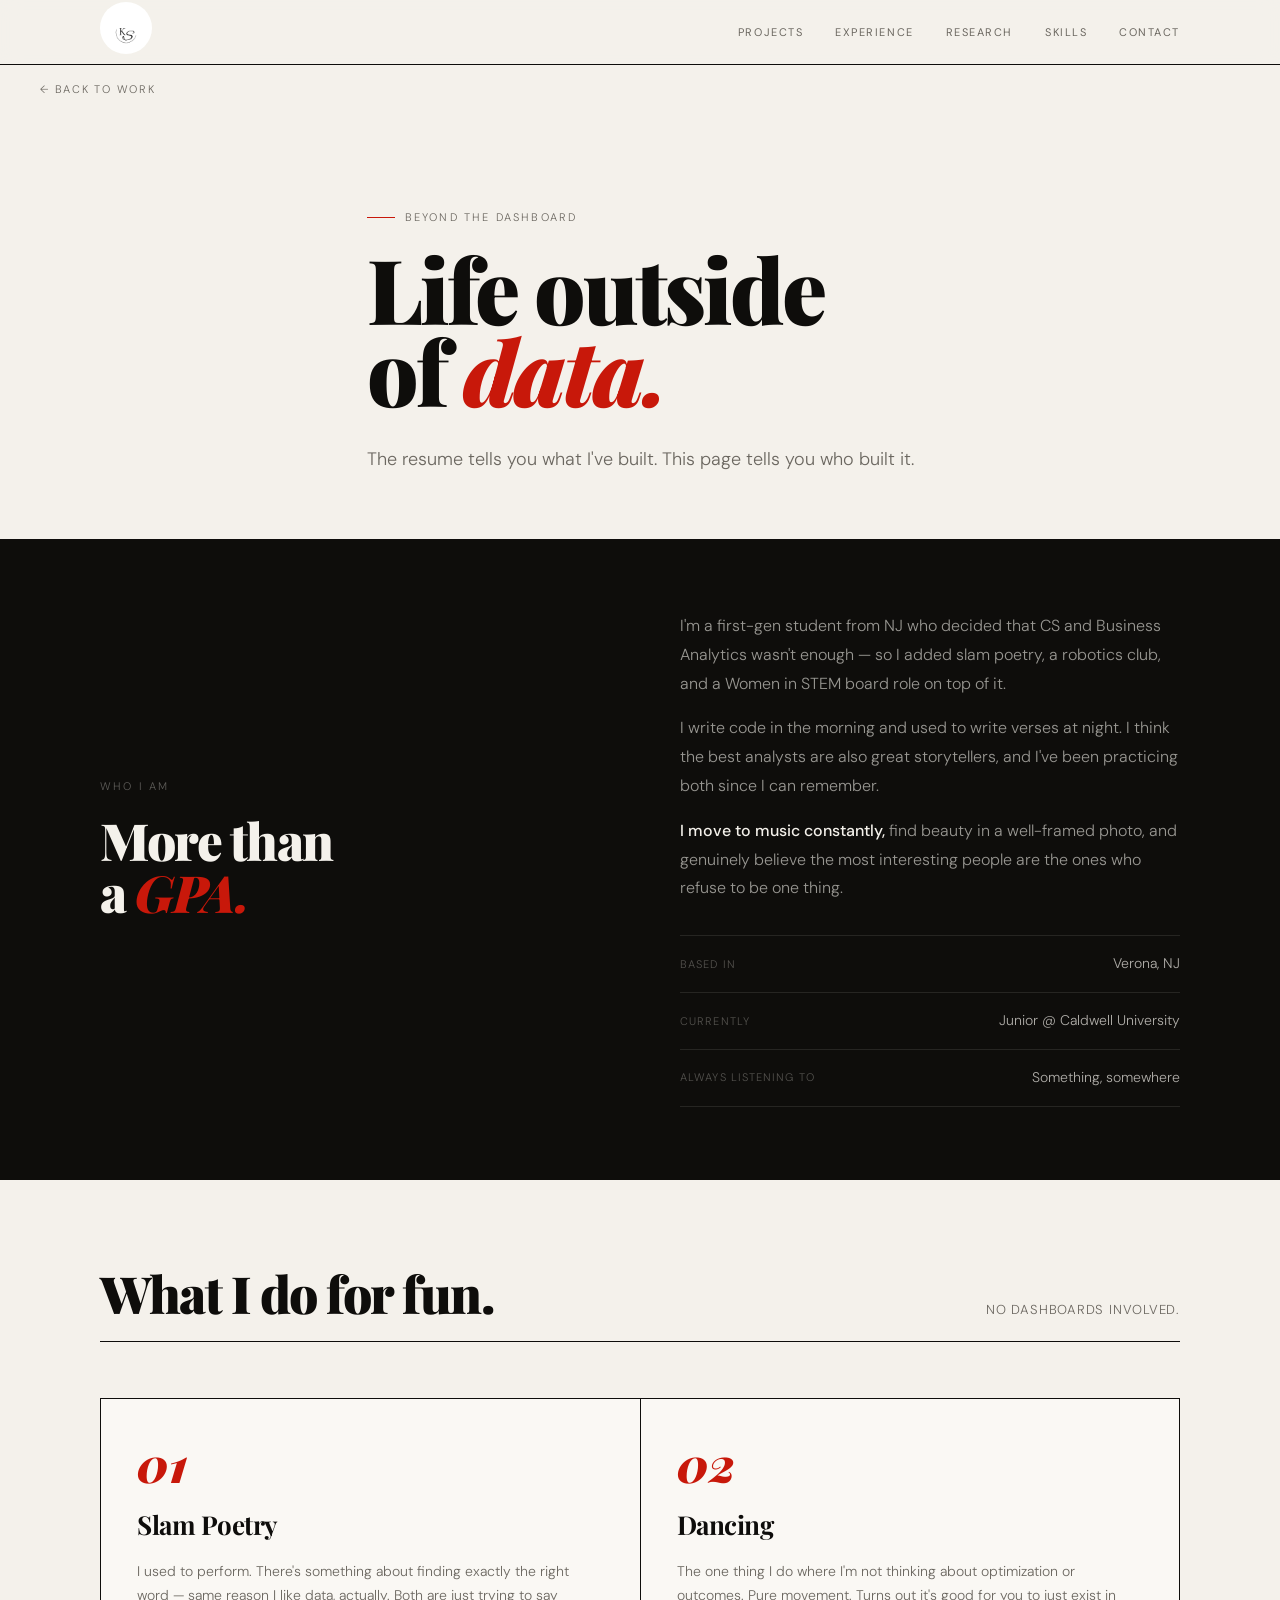
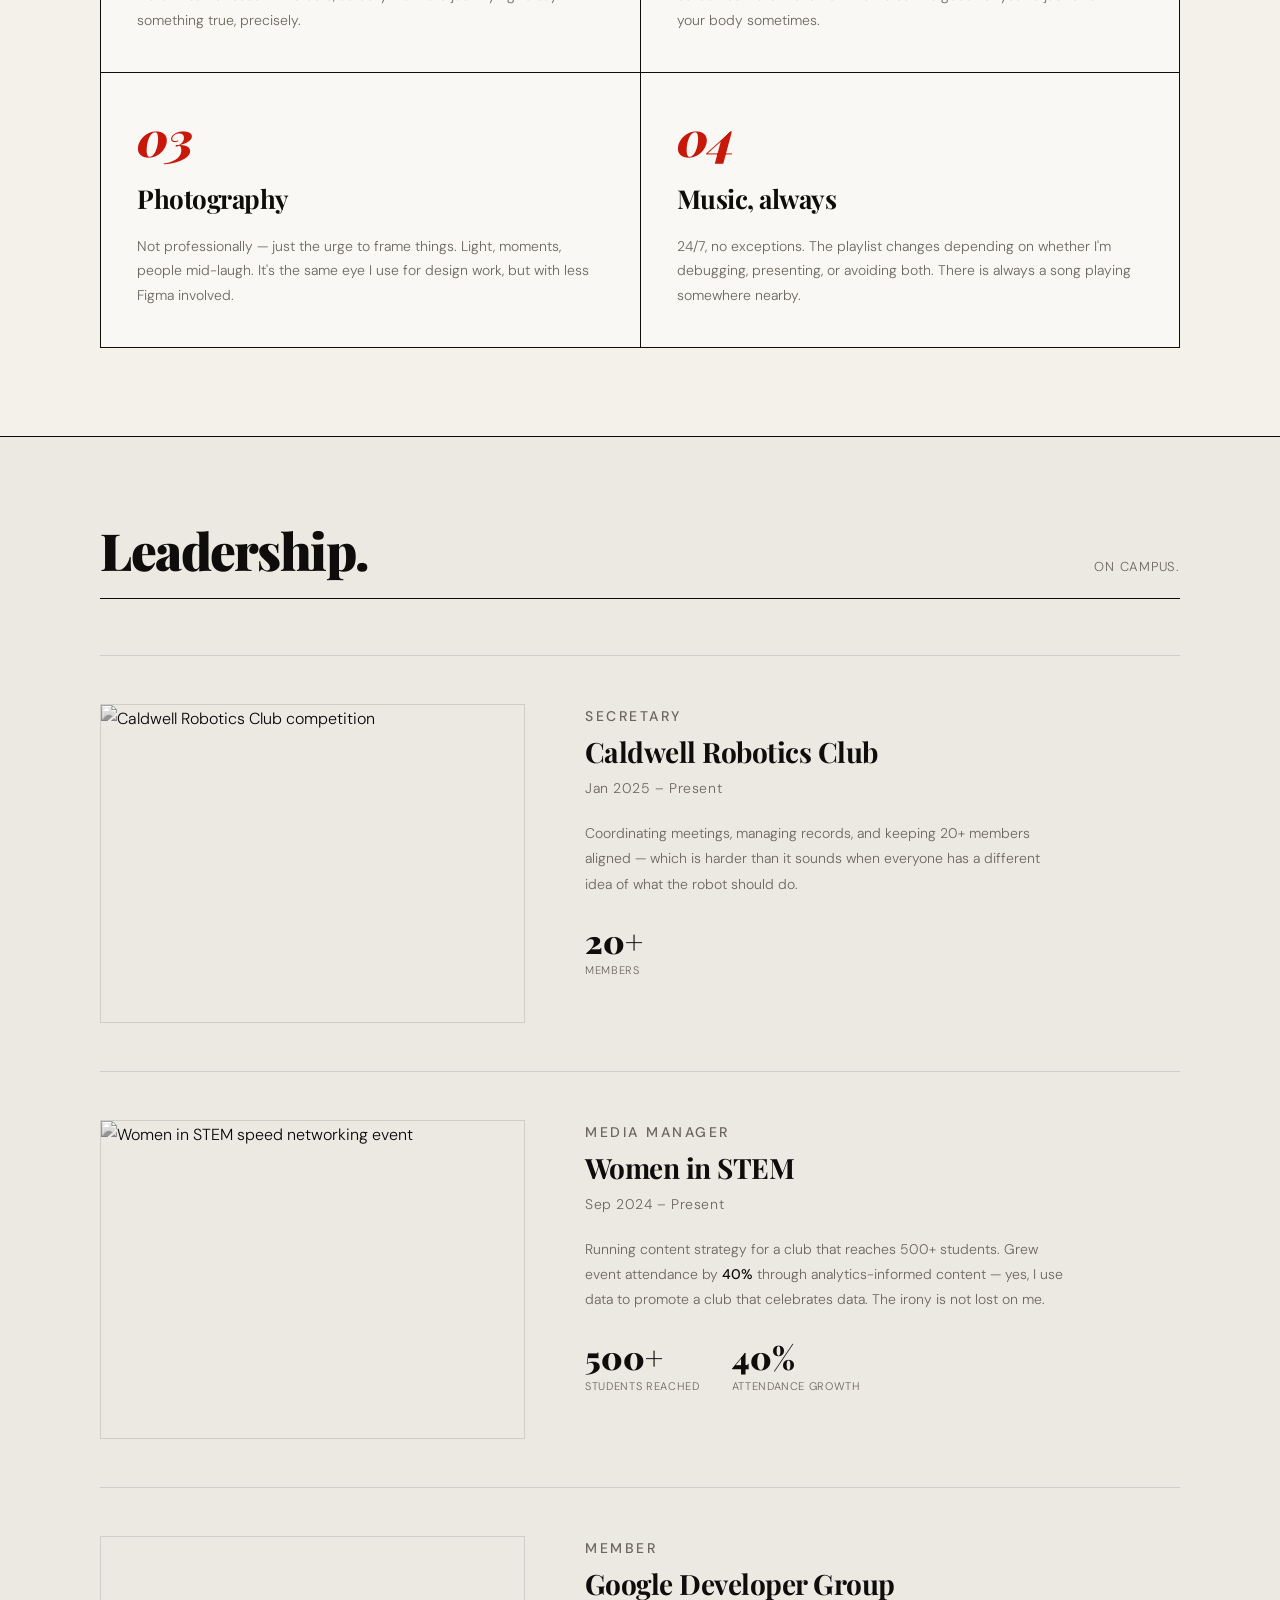
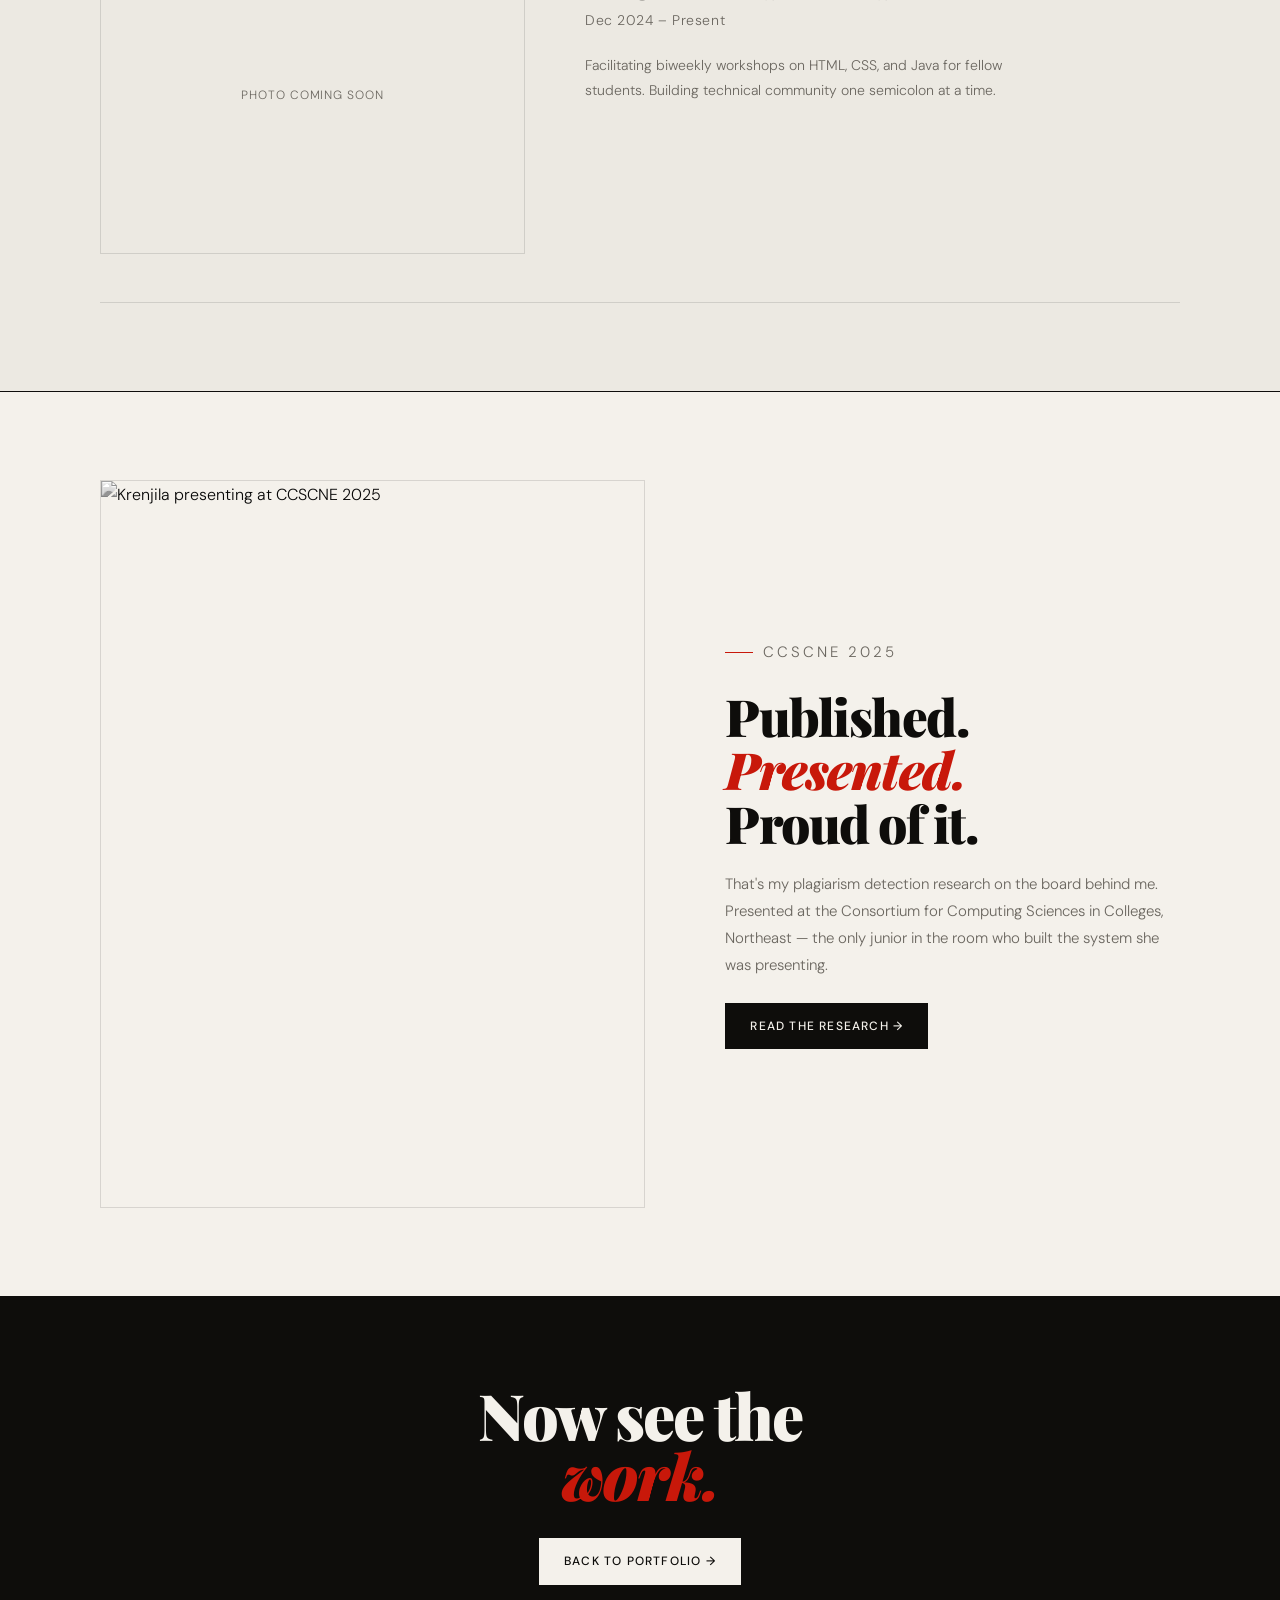
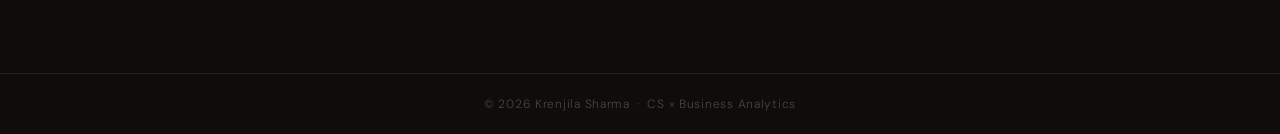
==== life.html @ e86f14fa "Add life.html with personal portfolio content" ====
<!doctype html>
<html lang="en">
<head>
  <meta charset="utf-8" />
  <meta name="viewport" content="width=device-width,initial-scale=1" />
  <title>Life Outside Data — Krenjila Sharma</title>
  <link href="https://fonts.googleapis.com/css2?family=Playfair+Display:ital,wght@0,400;0,700;0,900;1,400;1,900&family=DM+Sans:wght@300;400;500&display=swap" rel="stylesheet">
  <link rel="stylesheet" href="style.css" />
  <style>
    .life-hero {
      min-height: 60svh;
      display: flex;
      align-items: flex-end;
      padding: 120px 0 64px;
      border-bottom: 1px solid var(--ink);
      position: relative;
    }
    .life-hero .back-link {
      position: absolute;
      top: 80px; left: 40px;
      font-size: 11px;
      letter-spacing: 0.16em;
      text-transform: uppercase;
      color: var(--muted);
      display: flex;
      align-items: center;
      gap: 8px;
      transition: color 0.2s;
    }
    .life-hero .back-link:hover { color: var(--ink); }
    .life-hero h1 {
      font-size: clamp(52px, 7vw, 100px);
      letter-spacing: -3px;
      line-height: 0.92;
      margin-bottom: 32px;
    }
    .life-hero p.intro {
      font-size: 18px;
      font-weight: 300;
      color: var(--muted);
      max-width: 560px;
      line-height: 1.75;
    }

    .bio-strip {
      padding: 72px 0;
      border-bottom: 1px solid var(--ink);
      background: var(--ink);
      color: var(--bg);
    }
    .bio-strip-inner {
      display: grid;
      grid-template-columns: 1fr 1fr;
      gap: 80px;
      align-items: center;
    }
    @media (max-width: 768px) { .bio-strip-inner { grid-template-columns: 1fr; gap: 40px; } }
    .bio-label { font-size: 11px; letter-spacing: 0.2em; text-transform: uppercase; color: rgba(244,241,235,0.35); margin-bottom: 20px; }
    .bio-strip h2 { font-family: var(--serif); font-size: clamp(32px, 4vw, 52px); font-weight: 900; line-height: 1.0; letter-spacing: -1.5px; color: var(--bg); margin-bottom: 24px; }
    .bio-strip h2 em { font-style: italic; color: var(--red); }
    .bio-text p { font-size: 16px; font-weight: 300; color: rgba(244,241,235,0.6); line-height: 1.8; margin-bottom: 16px; }
    .bio-text p:last-child { margin-bottom: 0; }
    .bio-text b { color: var(--bg); font-weight: 500; }
    .bio-facts { display: flex; flex-direction: column; gap: 0; border-top: 1px solid rgba(244,241,235,0.1); margin-top: 32px; }
    .bio-fact { display: flex; justify-content: space-between; align-items: center; padding: 16px 0; border-bottom: 1px solid rgba(244,241,235,0.1); font-size: 14px; }
    .bio-fact-label { font-size: 11px; letter-spacing: 0.1em; text-transform: uppercase; color: rgba(244,241,235,0.3); }
    .bio-fact-val { color: rgba(244,241,235,0.7); }

    .hobbies { padding: 88px 0; border-bottom: 1px solid var(--ink); }
    .hobbies-grid { display: grid; grid-template-columns: repeat(2, 1fr); gap: 1px; background: var(--ink); border: 1px solid var(--ink); }
    @media (max-width: 640px) { .hobbies-grid { grid-template-columns: 1fr; } }
    .hobby-card { background: var(--card); padding: 40px 36px; transition: background 0.2s; }
    .hobby-card:hover { background: #fff; }
    .hobby-num { font-family: var(--serif); font-size: 48px; font-weight: 900; line-height: 1; color: var(--red); margin-bottom: 16px; font-style: italic; }
    .hobby-card h3 { font-family: var(--serif); font-size: 26px; font-weight: 700; letter-spacing: -0.5px; margin-bottom: 12px; }
    .hobby-card p { font-size: 14px; color: var(--muted); line-height: 1.75; }

    .leadership { padding: 88px 0; border-bottom: 1px solid var(--ink); background: var(--surface); }
    .leader-item { display: grid; grid-template-columns: 1fr 1.4fr; gap: 60px; padding: 48px 0; border-bottom: 1px solid var(--line); align-items: start; }
    .leader-item:first-child { border-top: 1px solid var(--line); }
    @media (max-width: 768px) { .leader-item { grid-template-columns: 1fr; gap: 24px; } }
    .leader-photo { width: 100%; aspect-ratio: 4/3; object-fit: cover; object-position: center top; filter: grayscale(100%) contrast(1.05); border: 1px solid var(--line); transition: filter 0.3s; }
    .leader-photo:hover { filter: grayscale(0%) contrast(1); }
    .leader-photo-placeholder { width: 100%; aspect-ratio: 4/3; background: var(--surface); border: 1px solid var(--line); display: flex; align-items: center; justify-content: center; font-size: 12px; color: var(--muted); letter-spacing: 0.08em; text-transform: uppercase; }
    .leader-role { font-size: 10px; letter-spacing: 0.18em; text-transform: uppercase; color: var(--red); font-weight: 500; margin-bottom: 8px; }
    .leader-right h3 { font-family: var(--serif); font-size: 28px; font-weight: 700; letter-spacing: -0.5px; line-height: 1.1; margin-bottom: 8px; }
    .leader-date { font-size: 12px; color: var(--muted); letter-spacing: 0.04em; margin-bottom: 20px; }
    .leader-right p { font-size: 14px; color: var(--muted); line-height: 1.8; max-width: 480px; }
    .leader-right p b { color: var(--ink); }
    .leader-stats { display: flex; gap: 32px; margin-top: 28px; flex-wrap: wrap; }
    .leader-stat-num { font-family: var(--serif); font-size: 32px; font-weight: 900; line-height: 1; color: var(--ink); }
    .leader-stat-label { font-size: 11px; color: var(--muted); letter-spacing: 0.06em; text-transform: uppercase; margin-top: 4px; }

    .research-callout { padding: 88px 0; border-bottom: 1px solid var(--ink); }
    .research-callout-inner { display: grid; grid-template-columns: 1.2fr 1fr; gap: 80px; align-items: center; }
    @media (max-width: 768px) { .research-callout-inner { grid-template-columns: 1fr; gap: 32px; } }
    .research-callout img { width: 100%; aspect-ratio: 3/4; object-fit: cover; object-position: center top; border: 1px solid var(--line); filter: grayscale(100%) contrast(1.05); transition: filter 0.3s; }
    .research-callout img:hover { filter: grayscale(0%) contrast(1); }
    .research-callout-text h2 { font-family: var(--serif); font-size: clamp(32px, 4vw, 52px); font-weight: 900; letter-spacing: -1.5px; line-height: 1.05; margin-bottom: 20px; }
    .research-callout-text h2 em { font-style: italic; color: var(--red); }
    .research-callout-text p { font-size: 15px; color: var(--muted); line-height: 1.8; margin-bottom: 24px; }

    .back-cta { padding: 88px 0; text-align: center; background: var(--ink); color: var(--bg); }
    .back-cta h2 { font-family: var(--serif); font-size: clamp(36px, 5vw, 72px); font-weight: 900; letter-spacing: -2px; line-height: 0.95; color: var(--bg); margin-bottom: 32px; }
    .back-cta h2 em { font-style: italic; color: var(--red); }
    .back-cta .btn { background: var(--bg); color: var(--ink); border-color: var(--bg); }
    .back-cta .btn:hover { background: var(--red); border-color: var(--red); color: #fff; }
  </style>
</head>
<body>

  <header class="site-header">
    <div class="container">
      <nav class="nav">
        <a class="logo" href="index.html">
          <img src="K.png" alt="KS" style="height:52px;border-radius:50%;">
        </a>
        <div class="nav-links">
          <a href="index.html#projects">Projects</a>
          <a href="index.html#experience">Experience</a>
          <a href="index.html#research">Research</a>
          <a href="index.html#skills">Skills</a>
          <a href="index.html#contact">Contact</a>
        </div>
      </nav>
    </div>
  </header>

  <main>

    <section class="life-hero">
      <a class="back-link" href="index.html">← Back to work</a>
      <div class="container">
        <div class="life-hero-inner reveal">
          <p class="kicker">Beyond the dashboard</p>
          <h1>Life outside<br>of <em class="red">data.</em></h1>
          <p class="intro">The resume tells you what I've built. This page tells you who built it.</p>
        </div>
      </div>
    </section>

    <section class="bio-strip">
      <div class="container">
        <div class="bio-strip-inner">
          <div class="reveal">
            <p class="bio-label">Who I am</p>
            <h2>More than<br>a <em>GPA.</em></h2>
          </div>
          <div class="bio-text reveal">
            <p>I'm a first-gen student from NJ who decided that CS and Business Analytics wasn't enough — so I added slam poetry, a robotics club, and a Women in STEM board role on top of it.</p>
            <p>I write code in the morning and used to write verses at night. I think the best analysts are also great storytellers, and I've been practicing both since I can remember.</p>
            <p><b>I move to music constantly,</b> find beauty in a well-framed photo, and genuinely believe the most interesting people are the ones who refuse to be one thing.</p>
            <div class="bio-facts">
              <div class="bio-fact">
                <span class="bio-fact-label">Based in</span>
                <span class="bio-fact-val">Verona, NJ</span>
              </div>
              <div class="bio-fact">
                <span class="bio-fact-label">Currently</span>
                <span class="bio-fact-val">Junior @ Caldwell University</span>
              </div>
              <div class="bio-fact">
                <span class="bio-fact-label">Always listening to</span>
                <span class="bio-fact-val">Something, somewhere</span>
              </div>
            </div>
          </div>
        </div>
      </div>
    </section>

    <section class="hobbies">
      <div class="container">
        <div class="section-header reveal">
          <h2>What I do for fun.</h2>
          <p class="section-sub">No dashboards involved.</p>
        </div>
        <div class="hobbies-grid">
          <div class="hobby-card reveal">
            <div class="hobby-num">01</div>
            <h3>Slam Poetry</h3>
            <p>I used to perform. There's something about finding exactly the right word — same reason I like data, actually. Both are just trying to say something true, precisely.</p>
          </div>
          <div class="hobby-card reveal">
            <div class="hobby-num">02</div>
            <h3>Dancing</h3>
            <p>The one thing I do where I'm not thinking about optimization or outcomes. Pure movement. Turns out it's good for you to just exist in your body sometimes.</p>
          </div>
          <div class="hobby-card reveal">
            <div class="hobby-num">03</div>
            <h3>Photography</h3>
            <p>Not professionally — just the urge to frame things. Light, moments, people mid-laugh. It's the same eye I use for design work, but with less Figma involved.</p>
          </div>
          <div class="hobby-card reveal">
            <div class="hobby-num">04</div>
            <h3>Music, always</h3>
            <p>24/7, no exceptions. The playlist changes depending on whether I'm debugging, presenting, or avoiding both. There is always a song playing somewhere nearby.</p>
          </div>
        </div>
      </div>
    </section>

    <section class="leadership">
      <div class="container">
        <div class="section-header reveal">
          <h2>Leadership.</h2>
          <p class="section-sub">On campus.</p>
        </div>
        <div class="leadership-grid">

          <div class="leader-item reveal">
            <img src="IMG_8549.jpg" alt="Caldwell Robotics Club competition" class="leader-photo">
            <div class="leader-right">
              <p class="leader-role">Secretary</p>
              <h3>Caldwell Robotics Club</h3>
              <p class="leader-date">Jan 2025 – Present</p>
              <p>Coordinating meetings, managing records, and keeping 20+ members aligned — which is harder than it sounds when everyone has a different idea of what the robot should do.</p>
              <div class="leader-stats">
                <div>
                  <div class="leader-stat-num">20+</div>
                  <div class="leader-stat-label">Members</div>
                </div>
              </div>
            </div>
          </div>

          <div class="leader-item reveal">
            <img src="IMG_8552.jpg" alt="Women in STEM speed networking event" class="leader-photo">
            <div class="leader-right">
              <p class="leader-role">Media Manager</p>
              <h3>Women in STEM</h3>
              <p class="leader-date">Sep 2024 – Present</p>
              <p>Running content strategy for a club that reaches 500+ students. Grew event attendance by <b>40%</b> through analytics-informed content — yes, I use data to promote a club that celebrates data. The irony is not lost on me.</p>
              <div class="leader-stats">
                <div>
                  <div class="leader-stat-num">500+</div>
                  <div class="leader-stat-label">Students reached</div>
                </div>
                <div>
                  <div class="leader-stat-num">40%</div>
                  <div class="leader-stat-label">Attendance growth</div>
                </div>
              </div>
            </div>
          </div>

          <div class="leader-item reveal">
            <div class="leader-photo-placeholder">Photo coming soon</div>
            <div class="leader-right">
              <p class="leader-role">Member</p>
              <h3>Google Developer Group</h3>
              <p class="leader-date">Dec 2024 – Present</p>
              <p>Facilitating biweekly workshops on HTML, CSS, and Java for fellow students. Building technical community one semicolon at a time.</p>
            </div>
          </div>

        </div>
      </div>
    </section>

    <section class="research-callout reveal">
      <div class="container">
        <div class="research-callout-inner">
          <img src="Facetune_23-04-2025-19-40-09.png" alt="Krenjila presenting at CCSCNE 2025">
          <div class="research-callout-text">
            <p class="kicker">CCSCNE 2025</p>
            <h2>Published.<br><em>Presented.</em><br>Proud of it.</h2>
            <p>That's my plagiarism detection research on the board behind me. Presented at the Consortium for Computing Sciences in Colleges, Northeast — the only junior in the room who built the system she was presenting.</p>
            <a class="btn" href="index.html#research">Read the research →</a>
          </div>
        </div>
      </div>
    </section>

    <section class="back-cta">
      <div class="container">
        <h2>Now see the<br><em>work.</em></h2>
        <a class="btn" href="index.html">Back to portfolio →</a>
      </div>
    </section>

  </main>

  <footer class="site-footer">
    <div class="container">
      <p>© <span id="y"></span> Krenjila Sharma &nbsp;·&nbsp; CS × Business Analytics</p>
    </div>
  </footer>

  <script>
    document.getElementById('y').textContent = new Date().getFullYear();
    const observer = new IntersectionObserver(
      (entries) => {
        entries.forEach((e) => {
          if (e.isIntersecting) {
            e.target.classList.add('visible');
            observer.unobserve(e.target);
          }
        });
      },
      { threshold: 0.1 }
    );
    document.querySelectorAll('.reveal').forEach((el) => observer.observe(el));
  </script>

</body>
</html>
---- style.css ----
/* ═══════════════════════════════════════
   TOKENS — Retro NY Editorial
═══════════════════════════════════════ */
:root {
  --bg:       #f4f1eb;
  --surface:  #ece9e2;
  --ink:      #0e0d0b;
  --muted:    #6b6760;
  --red:      #c8180a;
  --line:     rgba(14,13,11,0.12);
  --card:     #faf8f4;
  --serif:    'Playfair Display', Georgia, serif;
  --sans:     'DM Sans', system-ui, sans-serif;
  --ease:     cubic-bezier(0.25, 0.46, 0.45, 0.94);
}

*, *::before, *::after { box-sizing: border-box; margin: 0; padding: 0; }
html { scroll-behavior: smooth; }
body {
  background: var(--bg);
  color: var(--ink);
  font-family: var(--sans);
  font-weight: 300;
  line-height: 1.7;
  overflow-x: hidden;
}
a { color: inherit; text-decoration: none; }
b, strong { font-weight: 500; }

.container { max-width: 1160px; margin: 0 auto; padding: 0 40px; }
@media (max-width: 768px) { .container { padding: 0 24px; } }

/* NAV */
.site-header {
  position: fixed;
  top: 0; left: 0; right: 0;
  z-index: 100;
  background: rgba(244,241,235,0.92);
  backdrop-filter: blur(10px);
  -webkit-backdrop-filter: blur(10px);
  border-bottom: 1px solid var(--ink);
}
.nav {
  display: flex;
  align-items: center;
  justify-content: space-between;
  height: 64px;
}
.nav-links { display: flex; gap: 32px; }
.nav-links a {
  font-size: 11px;
  font-weight: 400;
  letter-spacing: 0.14em;
  text-transform: uppercase;
  color: var(--muted);
  transition: color 0.2s;
}
.nav-links a:hover { color: var(--ink); }

/* HERO */
.hero-edge {
  position: relative;
  overflow: hidden;
  min-height: 100svh;
  display: flex;
  align-items: center;
  padding: 100px 0 60px;
}
.hero-edge .container { position: relative; z-index: 2; }
.hero-edge .copy { max-width: 560px; }

.edge-photo {
  position: absolute;
  top: 0; bottom: 0;
  width: 52%;
  background-repeat: no-repeat;
  background-size: contain;
  pointer-events: none;
  z-index: 1;
  filter: grayscale(100%) contrast(1.05);
}

.hero-edge.left .edge-photo {
  right: 0;
  background-image: url("Headshot Right.png");
  background-position: right center;
}
.hero-edge.left { padding-right: clamp(280px, 48vw, 680px); }

.hero-edge.right {
  background: var(--ink);
  color: var(--bg);
  padding-left: clamp(280px, 48vw, 680px);
}
.hero-edge.right .edge-photo {
  left: 0;
  background-image: url("Headshot Left.png");
  background-position: left center;
}
.hero-edge.right .copy { text-align: right; }
.hero-edge.right .cta-row { justify-content: flex-end; }

.kicker {
  font-size: 11px;
  letter-spacing: 0.2em;
  text-transform: uppercase;
  color: var(--muted);
  margin-bottom: 20px;
  display: flex;
  align-items: center;
  gap: 10px;
}
.kicker::before {
  content: '';
  display: inline-block;
  width: 28px;
  height: 1px;
  background: var(--red);
}
.hero-edge.right .kicker { justify-content: flex-end; }
.hero-edge.right .kicker::before { display: none; }
.hero-edge.right .kicker::after {
  content: '';
  display: inline-block;
  width: 28px;
  height: 1px;
  background: var(--red);
}

h1 {
  font-family: var(--serif);
  font-size: clamp(58px, 8vw, 110px);
  font-weight: 900;
  line-height: 0.92;
  letter-spacing: -3px;
  margin-bottom: 28px;
}
.hero-edge.right h2 {
  font-family: var(--serif);
  font-size: clamp(48px, 6vw, 88px);
  font-weight: 900;
  line-height: 0.95;
  letter-spacing: -2px;
  margin-bottom: 24px;
  color: var(--bg);
}
.red { color: var(--red); font-style: italic; }

.tagline {
  font-size: 16px;
  font-weight: 300;
  color: var(--muted);
  line-height: 1.7;
  margin-bottom: 36px;
}
.hero-edge.right .tagline { color: rgba(244,241,235,0.5); }

.cta-row { display: flex; align-items: center; gap: 12px; flex-wrap: wrap; margin-bottom: 24px; }

.btn {
  display: inline-block;
  background: var(--ink);
  color: var(--bg);
  font-family: var(--sans);
  font-size: 12px;
  font-weight: 500;
  letter-spacing: 0.1em;
  text-transform: uppercase;
  padding: 12px 24px;
  border: 1px solid var(--ink);
  border-radius: 0;
  transition: background 0.2s, color 0.2s, transform 0.2s var(--ease);
}
.btn:hover {
  background: var(--red);
  border-color: var(--red);
  color: #fff;
  transform: translateY(-2px);
  text-decoration: none;
}
.btn.ghost { background: transparent; color: var(--ink); }
.btn.ghost:hover { background: var(--ink); color: var(--bg); }

.hero-edge.right .btn { background: var(--bg); color: var(--ink); border-color: var(--bg); }
.hero-edge.right .btn:hover { background: var(--red); border-color: var(--red); color: #fff; }
.hero-edge.right .btn.ghost { background: transparent; color: rgba(244,241,235,0.7); border-color: rgba(244,241,235,0.3); }
.hero-edge.right .btn.ghost:hover { background: rgba(244,241,235,0.1); color: var(--bg); border-color: var(--bg); }

.quick-facts { display: flex; gap: 8px; flex-wrap: wrap; }
.quick-facts span {
  font-size: 11px;
  letter-spacing: 0.08em;
  padding: 4px 12px;
  border: 1px solid var(--line);
  color: var(--muted);
}

@media (max-width: 820px) {
  .hero-edge,
  .hero-edge.left,
  .hero-edge.right {
    padding: 80px 0 48px;
    padding-left: 0 !important;
    padding-right: 0 !important;
    min-height: auto;
    flex-direction: column;
    align-items: flex-start;
  }
  .edge-photo {
    position: relative;
    width: 100%;
    height: clamp(240px, 55vw, 360px);
    margin-bottom: 24px;
    background-position: center top;
    background-size: cover;
  }
  .hero-edge .copy { max-width: 100%; text-align: left !important; }
  .hero-edge.right .cta-row { justify-content: flex-start; }
}

/* SECTIONS */
.section { padding: 88px 0; border-top: 1px solid var(--ink); }
.section:nth-of-type(even) { background: var(--surface); }

.section-header {
  display: flex;
  align-items: baseline;
  justify-content: space-between;
  margin-bottom: 56px;
  gap: 24px;
  flex-wrap: wrap;
  border-bottom: 1px solid var(--ink);
  padding-bottom: 20px;
}
.section-header h2 {
  font-family: var(--serif);
  font-size: clamp(36px, 4vw, 56px);
  font-weight: 900;
  letter-spacing: -1.5px;
  line-height: 1;
}
.section-sub {
  font-size: 13px;
  color: var(--muted);
  letter-spacing: 0.06em;
  text-transform: uppercase;
}

/* PROJECTS */
.grid {
  display: grid;
  grid-template-columns: repeat(2, 1fr);
  gap: 1px;
  background: var(--ink);
  border: 1px solid var(--ink);
}
@media (max-width: 720px) { .grid { grid-template-columns: 1fr; } }

.card {
  background: var(--card);
  padding: 36px 32px;
  display: flex;
  flex-direction: column;
  gap: 12px;
  transition: background 0.2s;
}
.card:hover { background: #fff; }

.card-meta { display: flex; justify-content: space-between; align-items: center; }
.card-tag { font-size: 10px; letter-spacing: 0.16em; text-transform: uppercase; color: var(--red); font-weight: 500; }
.card-num { font-family: var(--serif); font-size: 13px; color: var(--muted); font-style: italic; }

.card h3 { font-family: var(--serif); font-size: 22px; font-weight: 700; letter-spacing: -0.3px; line-height: 1.15; }
.card p { font-size: 14px; color: var(--muted); line-height: 1.75; flex: 1; }
.card p b { color: var(--ink); }

.card-footer {
  display: flex;
  justify-content: space-between;
  align-items: center;
  padding-top: 16px;
  border-top: 1px solid var(--line);
  margin-top: auto;
}
.stack { font-size: 11px; color: var(--muted); letter-spacing: 0.04em; }
.card-link { font-size: 11px; font-weight: 500; letter-spacing: 0.08em; text-transform: uppercase; color: var(--red); transition: opacity 0.2s; }
.card-link:hover { opacity: 0.65; }

/* EXPERIENCE */
.timeline { display: flex; flex-direction: column; }
.t-item {
  display: grid;
  grid-template-columns: 180px 1fr;
  gap: 40px;
  padding: 36px 0;
  border-bottom: 1px solid var(--line);
}
.t-item:first-child { border-top: 1px solid var(--line); }
.t-left { padding-top: 2px; }

.t-badge {
  display: inline-block;
  font-size: 10px;
  letter-spacing: 0.14em;
  text-transform: uppercase;
  padding: 3px 10px;
  margin-bottom: 8px;
}
.t-badge.incoming { background: var(--red); color: #fff; }

.t-date { font-size: 12px; color: var(--muted); letter-spacing: 0.04em; margin-bottom: 4px; }
.t-company { font-size: 11px; font-weight: 500; letter-spacing: 0.12em; text-transform: uppercase; color: var(--ink); }

.t-right h3 { font-family: var(--serif); font-size: 22px; font-weight: 700; letter-spacing: -0.3px; margin-bottom: 10px; }
.t-right p { font-size: 14px; color: var(--muted); line-height: 1.75; max-width: 560px; }
.t-right p b { color: var(--ink); }

.t-pub {
  display: flex;
  align-items: flex-start;
  gap: 10px;
  margin-top: 14px;
  padding: 12px 16px;
  background: var(--bg);
  border-left: 2px solid var(--red);
  font-size: 13px;
  color: var(--ink);
  line-height: 1.5;
}

.t-tags { display: flex; gap: 6px; flex-wrap: wrap; margin-top: 14px; }
.t-tags span { font-size: 11px; padding: 3px 10px; border: 1px solid var(--line); color: var(--muted); letter-spacing: 0.04em; }

@media (max-width: 640px) { .t-item { grid-template-columns: 1fr; gap: 8px; } }

/* RESEARCH */
.pub-card {
  display: grid;
  grid-template-columns: 1fr 1.6fr;
  gap: 60px;
  padding: 44px;
  background: var(--card);
  border: 1px solid var(--ink);
}
@media (max-width: 768px) { .pub-card { grid-template-columns: 1fr; gap: 24px; padding: 28px; } }

.pub-badge {
  display: inline-block;
  font-size: 10px;
  letter-spacing: 0.18em;
  text-transform: uppercase;
  color: #fff;
  background: var(--red);
  padding: 4px 12px;
  margin-bottom: 20px;
}
.pub-left h3 { font-family: var(--serif); font-size: 22px; font-weight: 700; letter-spacing: -0.3px; line-height: 1.25; margin-bottom: 12px; }
.pub-venue { font-size: 12px; color: var(--muted); letter-spacing: 0.04em; line-height: 1.6; }
.pub-right p { font-size: 15px; color: var(--muted); line-height: 1.8; margin-bottom: 20px; }

/* SKILLS */
.skills-grid {
  display: grid;
  grid-template-columns: repeat(3, 1fr);
  gap: 1px;
  background: var(--ink);
  border: 1px solid var(--ink);
}
@media (max-width: 640px) { .skills-grid { grid-template-columns: 1fr; } }

.skill-group { background: var(--card); padding: 32px 28px; }
.skill-group h4 {
  font-size: 10px;
  letter-spacing: 0.2em;
  text-transform: uppercase;
  color: var(--red);
  margin-bottom: 20px;
  padding-bottom: 12px;
  border-bottom: 1px solid var(--line);
}
.skill-group ul { list-style: none; display: flex; flex-direction: column; gap: 10px; }
.skill-group ul li { font-size: 14px; font-weight: 300; color: var(--ink); display: flex; align-items: center; gap: 10px; }
.skill-group ul li::before { content: '—'; font-size: 10px; color: var(--red); flex-shrink: 0; }

/* CONTACT */
#contact { background: var(--ink); color: var(--bg); }
#contact .section-header { border-bottom-color: rgba(244,241,235,0.15); }
#contact .section-header h2 { color: var(--bg); font-style: italic; }
#contact .section-sub { color: rgba(244,241,235,0.4); }

.contact-list { display: flex; flex-direction: column; max-width: 680px; }
.contact-row {
  display: flex;
  align-items: center;
  justify-content: space-between;
  padding: 22px 0;
  border-bottom: 1px solid rgba(244,241,235,0.1);
  font-size: 15px;
  color: rgba(244,241,235,0.6);
  transition: color 0.2s;
}
.contact-row:first-child { border-top: 1px solid rgba(244,241,235,0.1); }
.contact-row:hover { color: var(--bg); }
.contact-row span:first-child {
  font-size: 11px;
  letter-spacing: 0.12em;
  text-transform: uppercase;
  color: rgba(244,241,235,0.3);
  min-width: 100px;
}
.contact-val { color: rgba(244,241,235,0.6); transition: color 0.2s; }
.contact-row:hover .contact-val { color: var(--bg); }

/* FOOTER */
.site-footer {
  background: var(--ink);
  border-top: 1px solid rgba(244,241,235,0.08);
  padding: 20px 0;
  text-align: center;
  font-size: 12px;
  color: rgba(244,241,235,0.25);
  letter-spacing: 0.06em;
}

/* REVEAL */
.reveal { opacity: 0; transform: translateY(28px); transition: opacity 0.7s cubic-bezier(0.25,0.46,0.45,0.94), transform 0.7s cubic-bezier(0.25,0.46,0.45,0.94); }
.reveal.visible { opacity: 1; transform: translateY(0); }
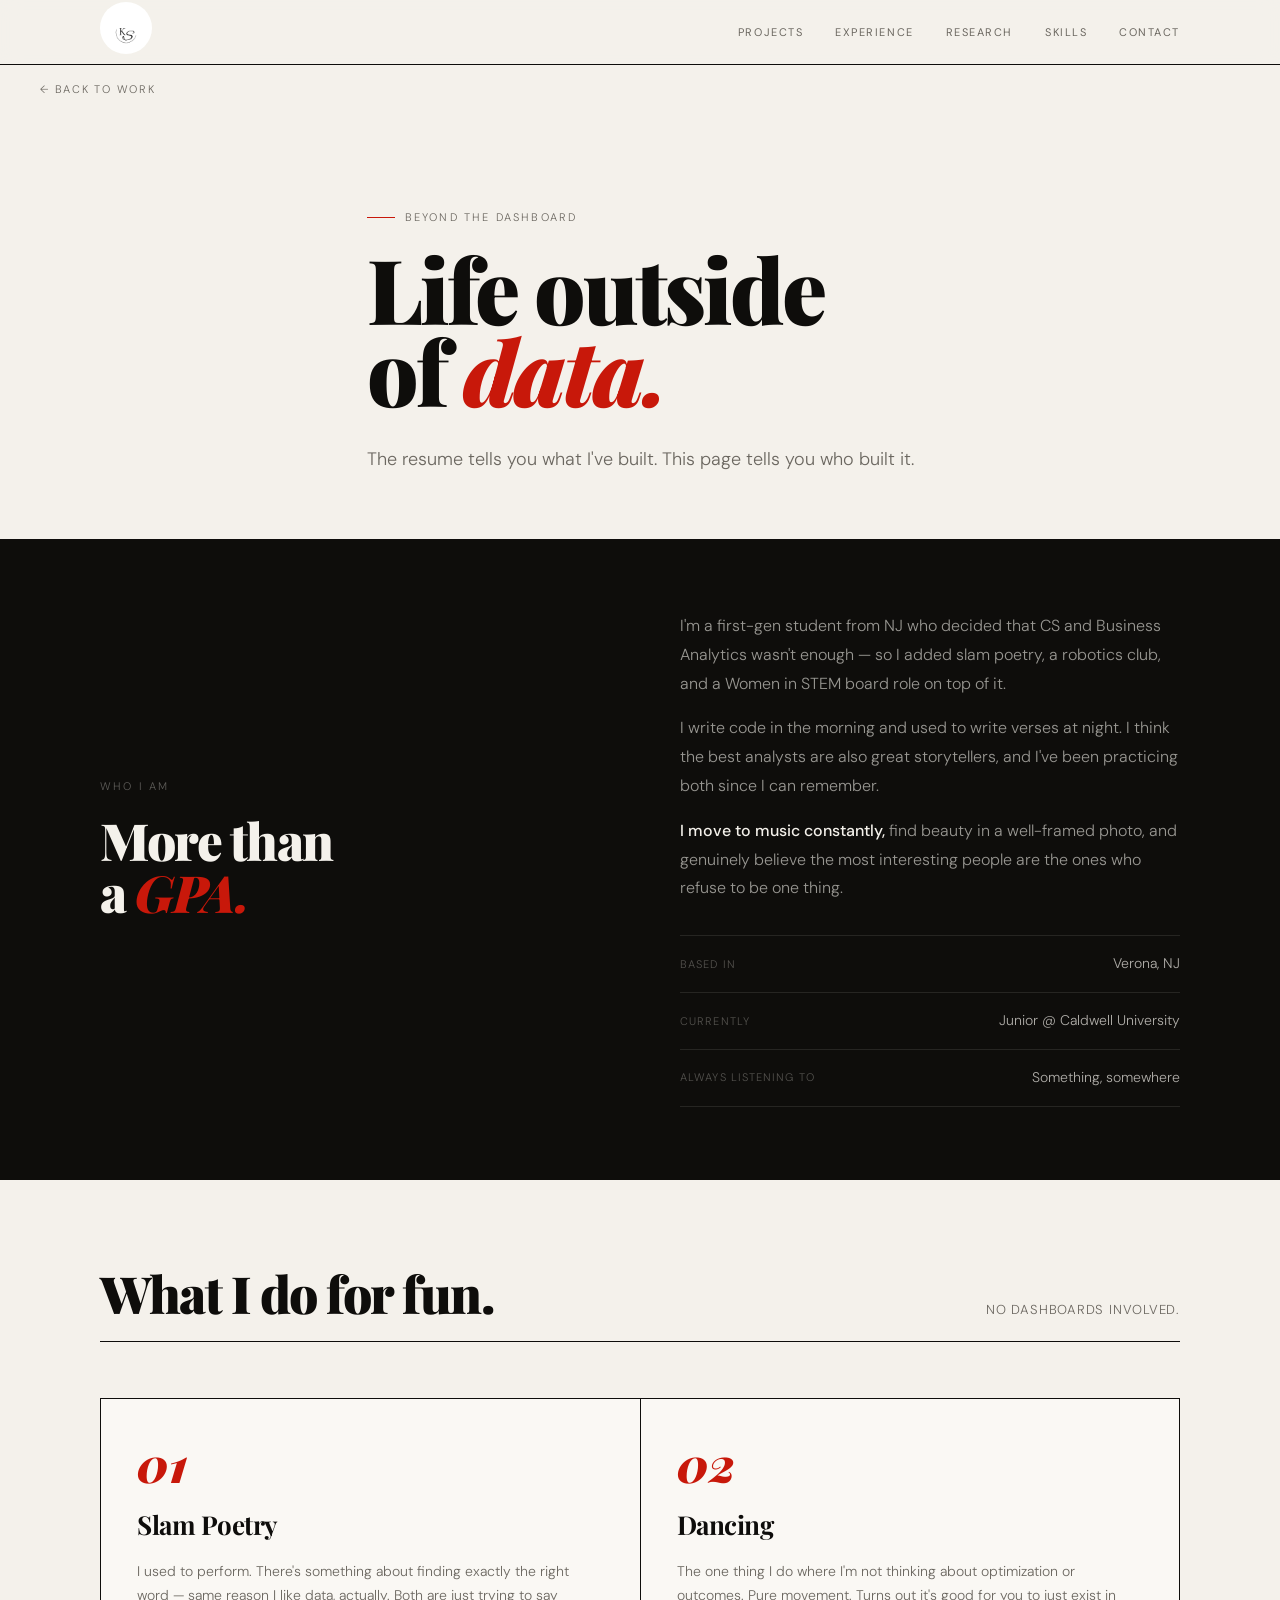
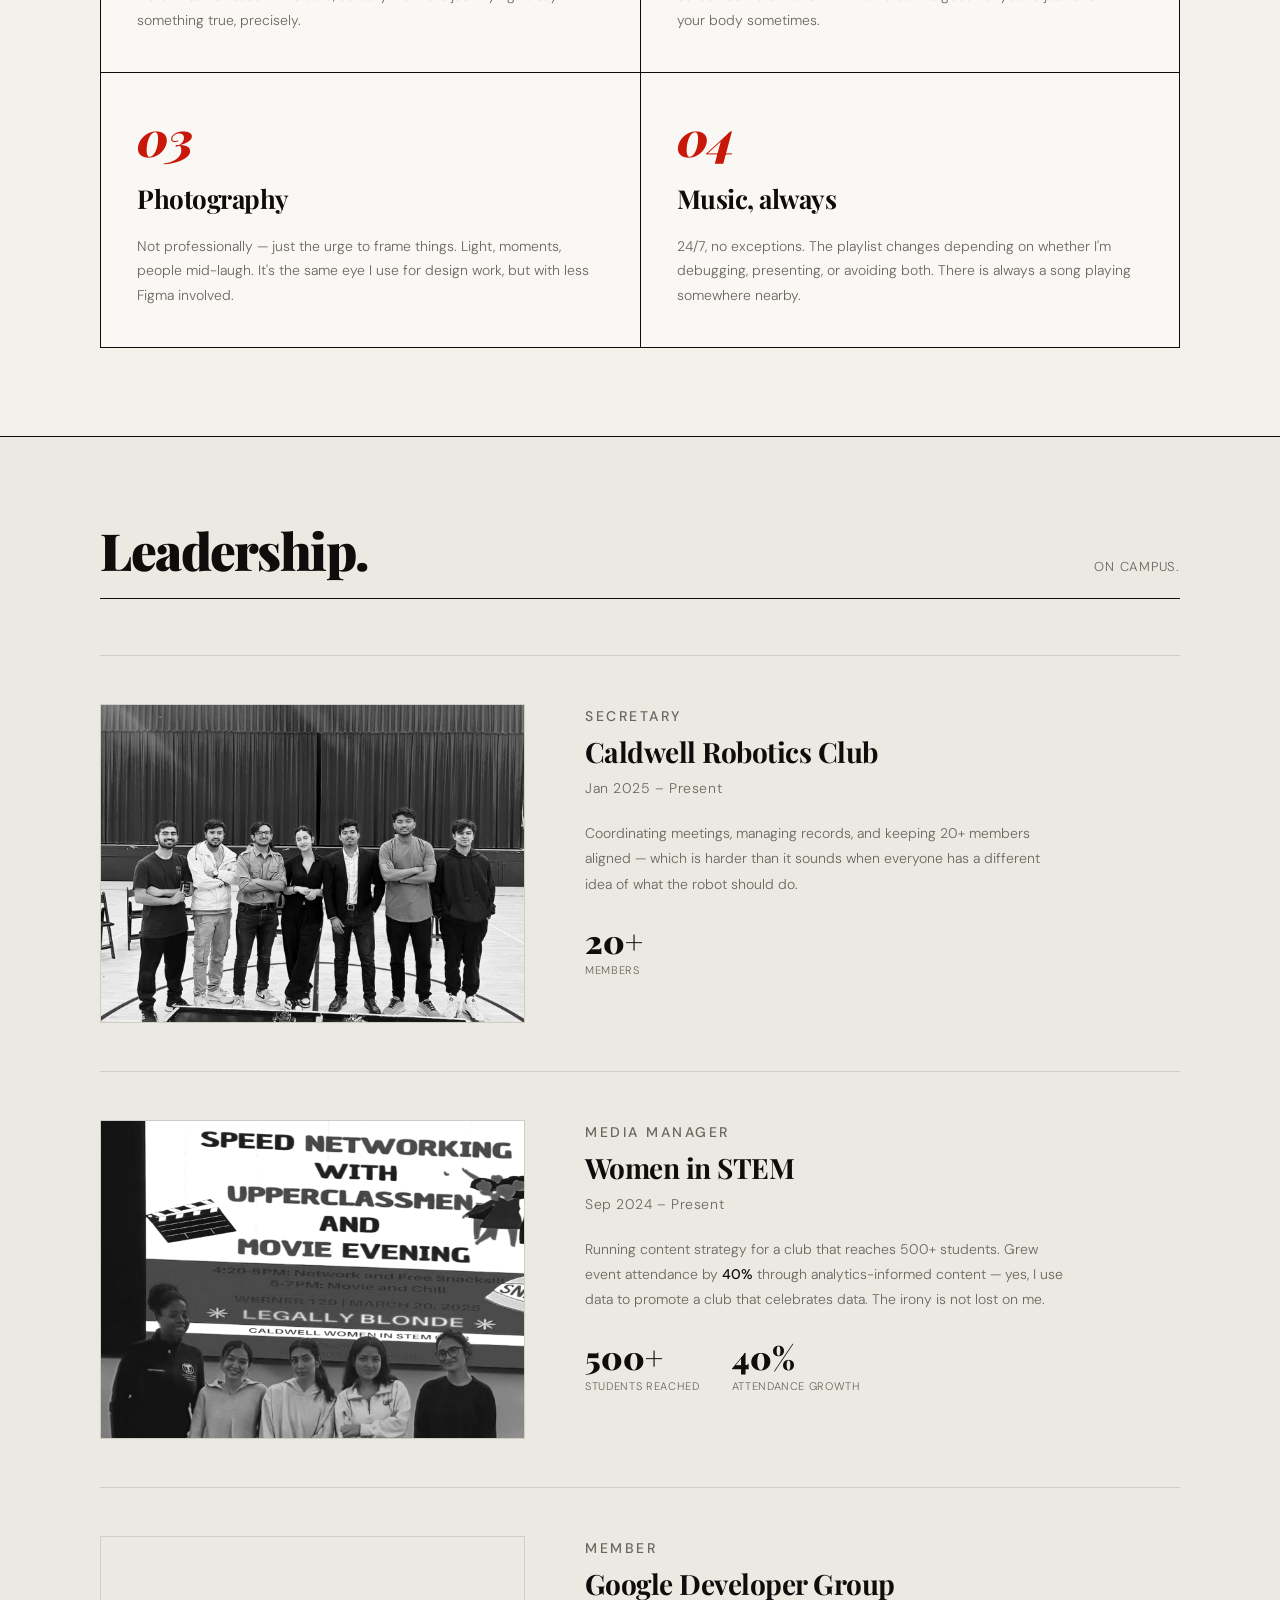
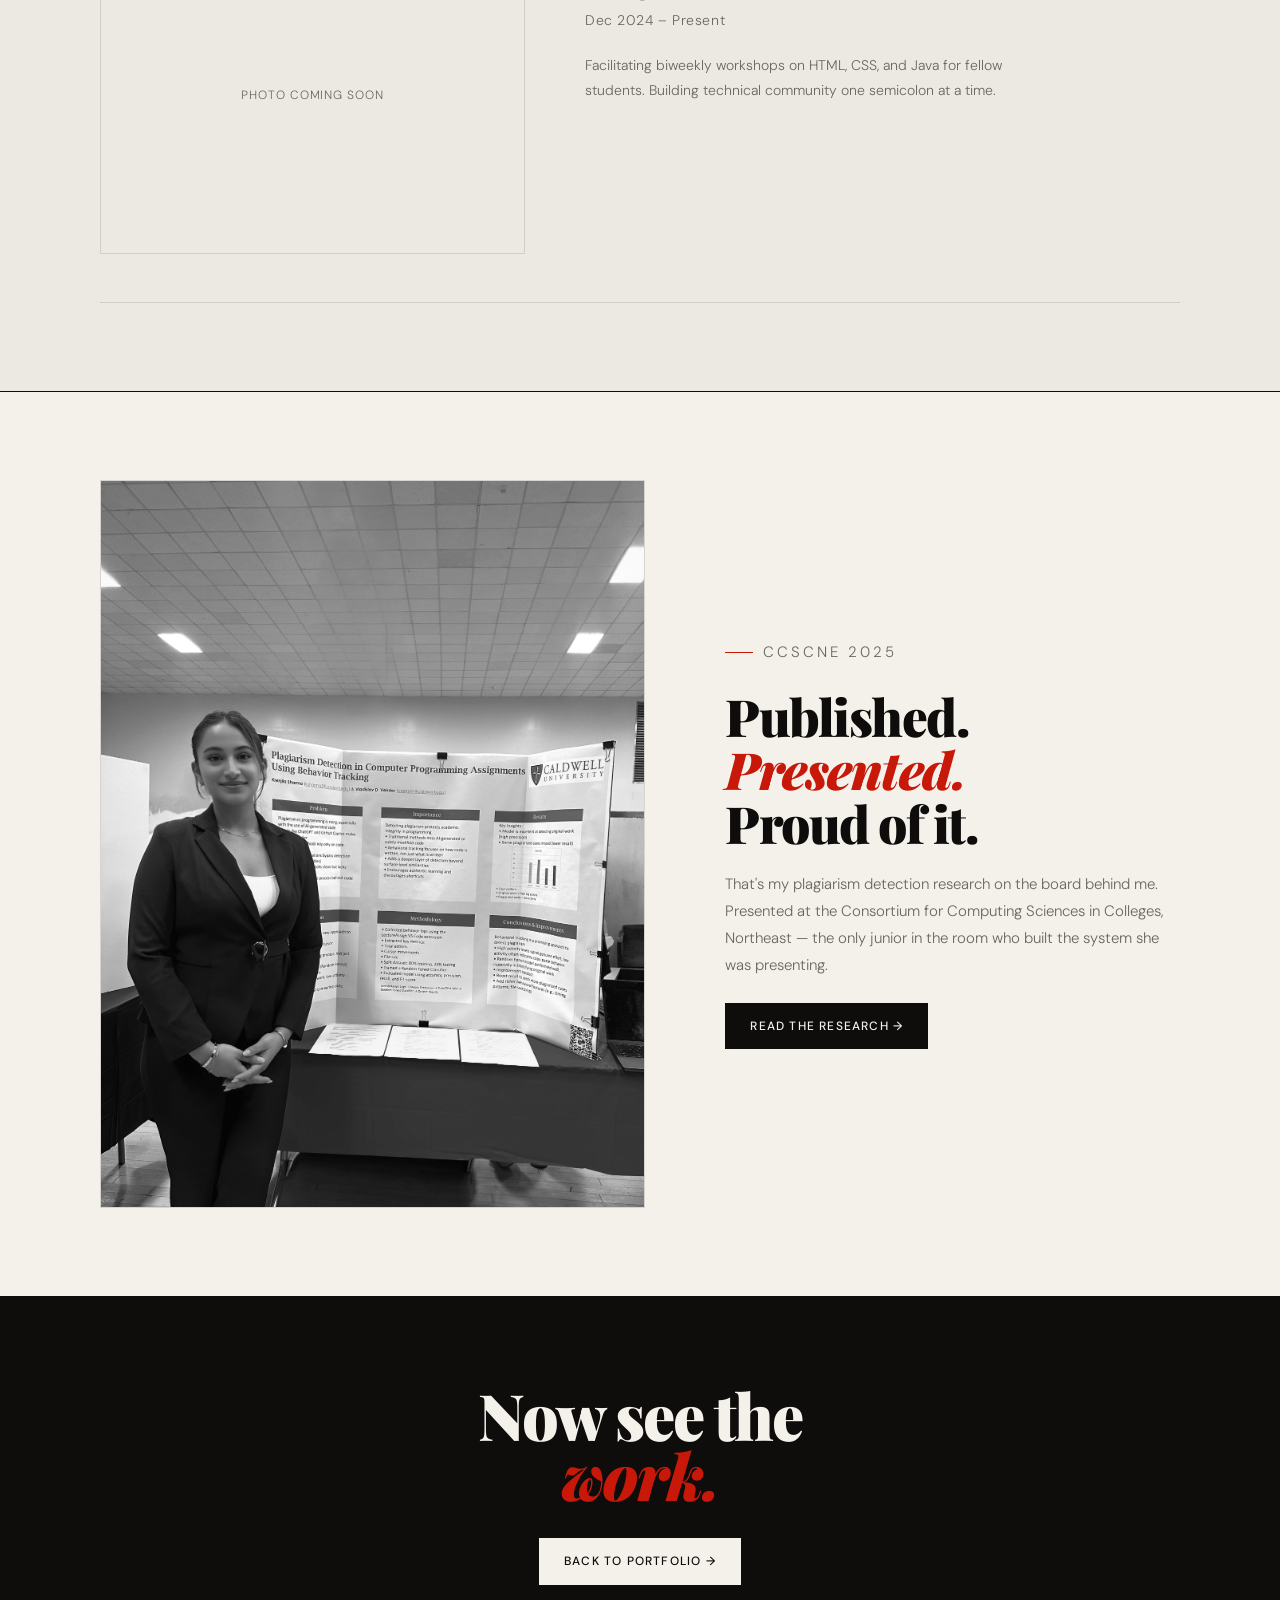
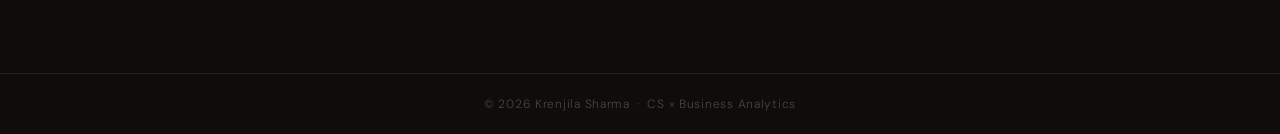
==== commit cf504baf: "Update image sources in life.html" ====
--- a/life.html
+++ b/life.html
@@ -209,7 +209,7 @@
         <div class="leadership-grid">
 
           <div class="leader-item reveal">
-            <img src="IMG_8549.jpg" alt="Caldwell Robotics Club competition" class="leader-photo">
+            <img src="roboticsclub.jpg" alt="Caldwell Robotics Club competition" class="leader-photo">
             <div class="leader-right">
               <p class="leader-role">Secretary</p>
               <h3>Caldwell Robotics Club</h3>
@@ -225,7 +225,7 @@
           </div>
 
           <div class="leader-item reveal">
-            <img src="IMG_8552.jpg" alt="Women in STEM speed networking event" class="leader-photo">
+            <img src="womeninstem.jpg" alt="Women in STEM speed networking event" class="leader-photo">
             <div class="leader-right">
               <p class="leader-role">Media Manager</p>
               <h3>Women in STEM</h3>
@@ -261,7 +261,7 @@
     <section class="research-callout reveal">
       <div class="container">
         <div class="research-callout-inner">
-          <img src="Facetune_23-04-2025-19-40-09.png" alt="Krenjila presenting at CCSCNE 2025">
+          <img src="researchday.png" alt="Krenjila presenting at CCSCNE 2025">
           <div class="research-callout-text">
             <p class="kicker">CCSCNE 2025</p>
             <h2>Published.<br><em>Presented.</em><br>Proud of it.</h2>
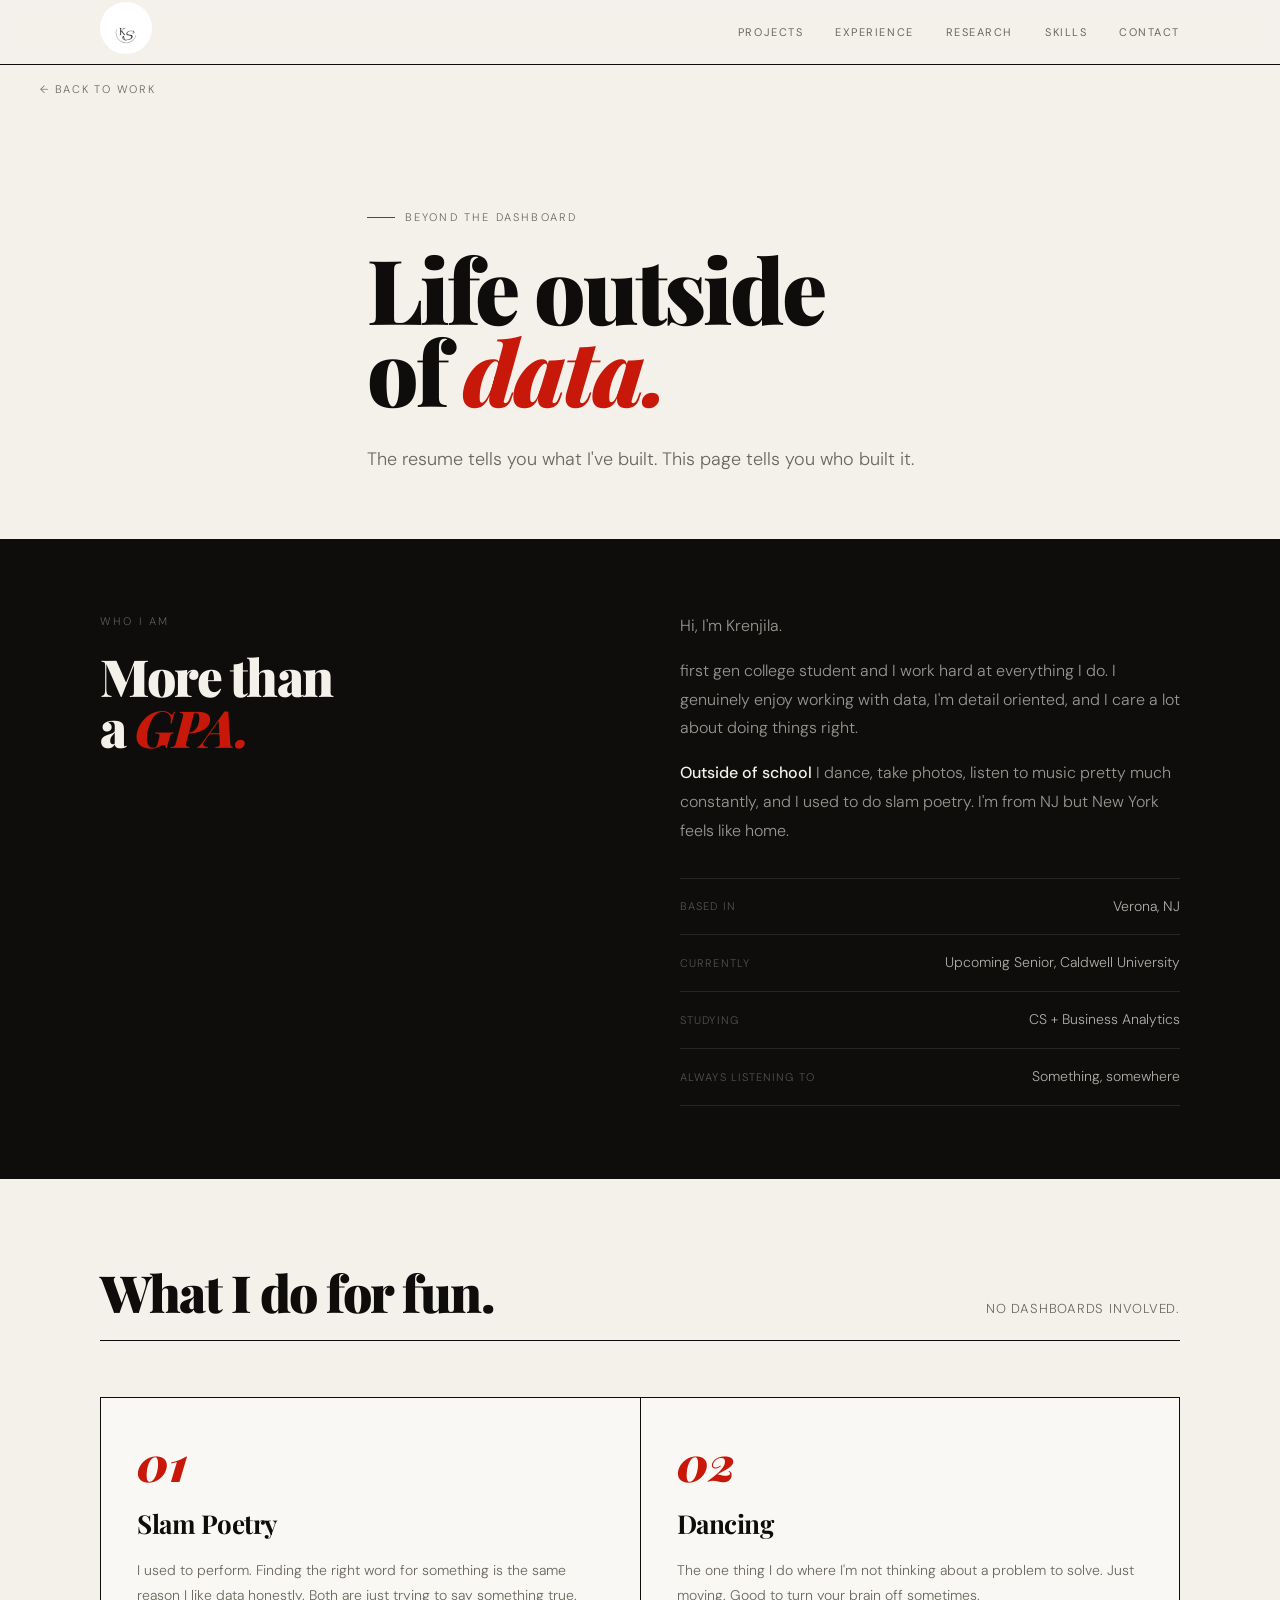
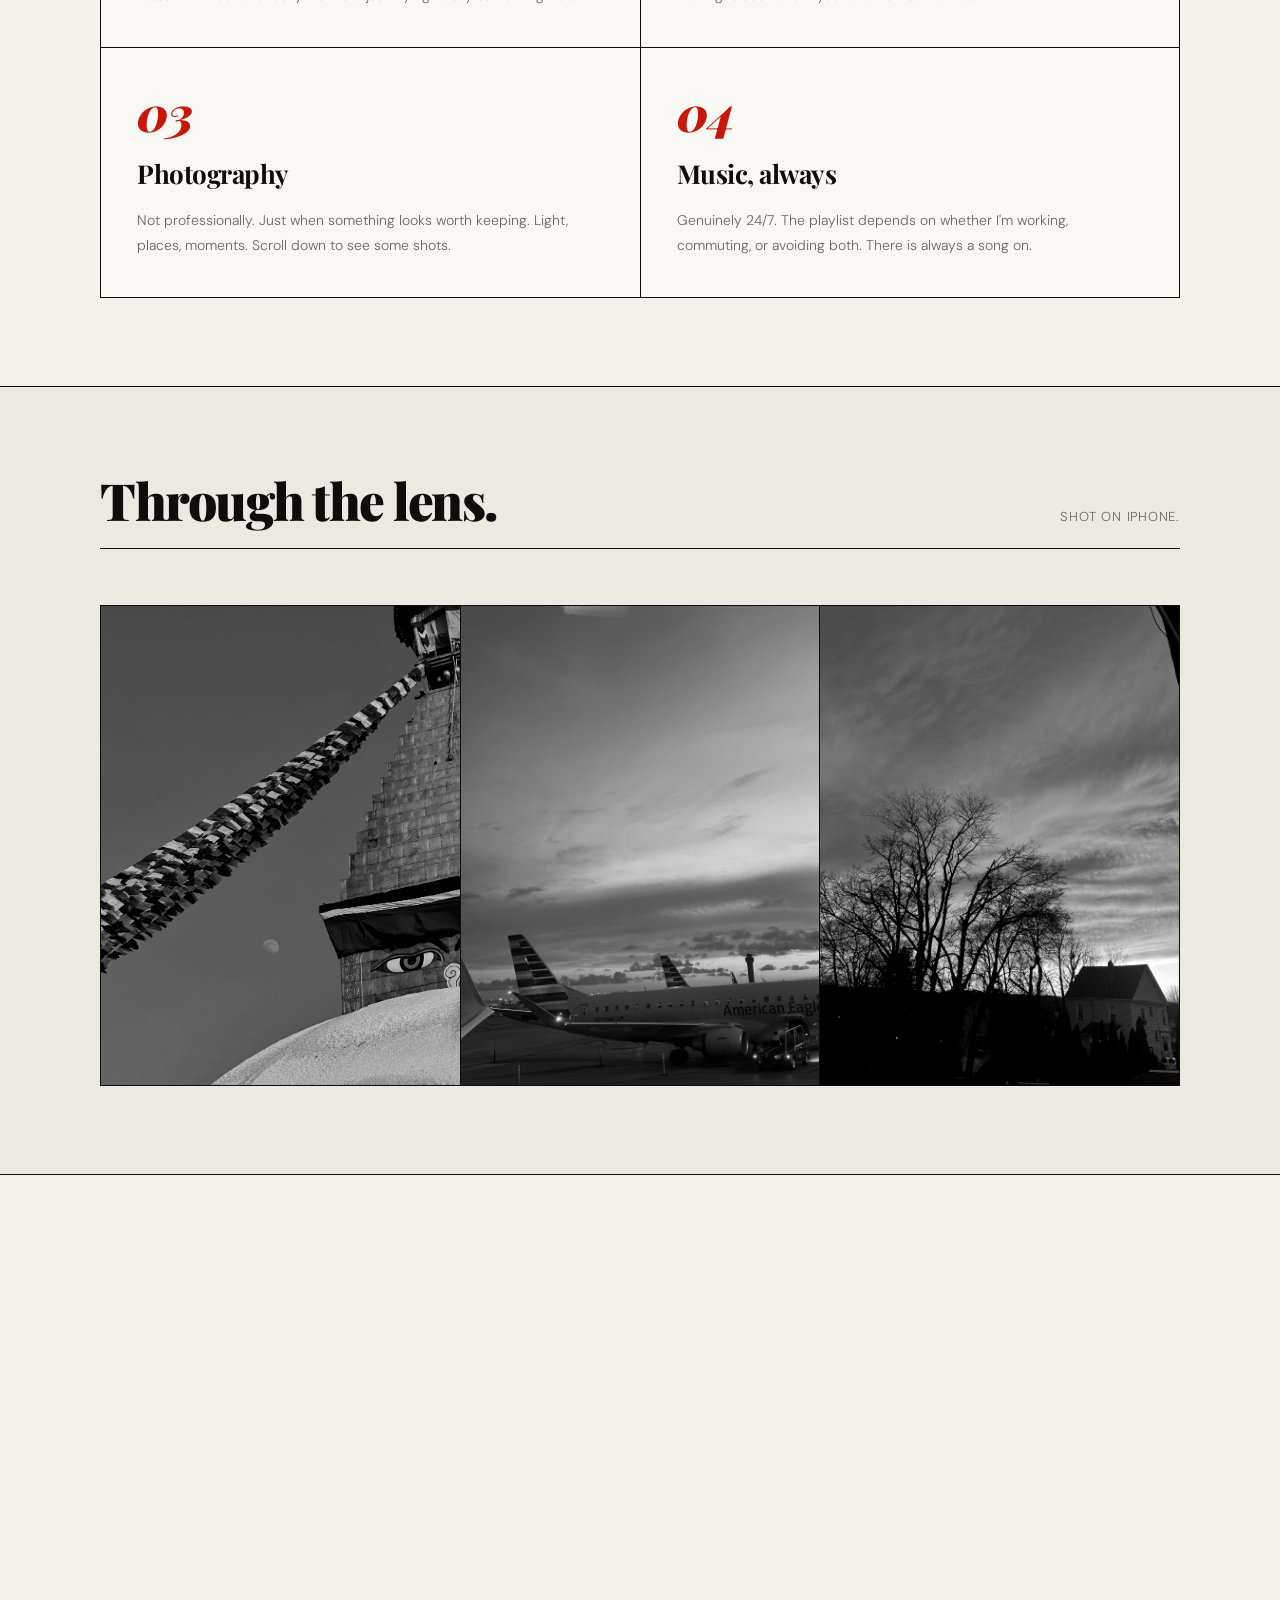
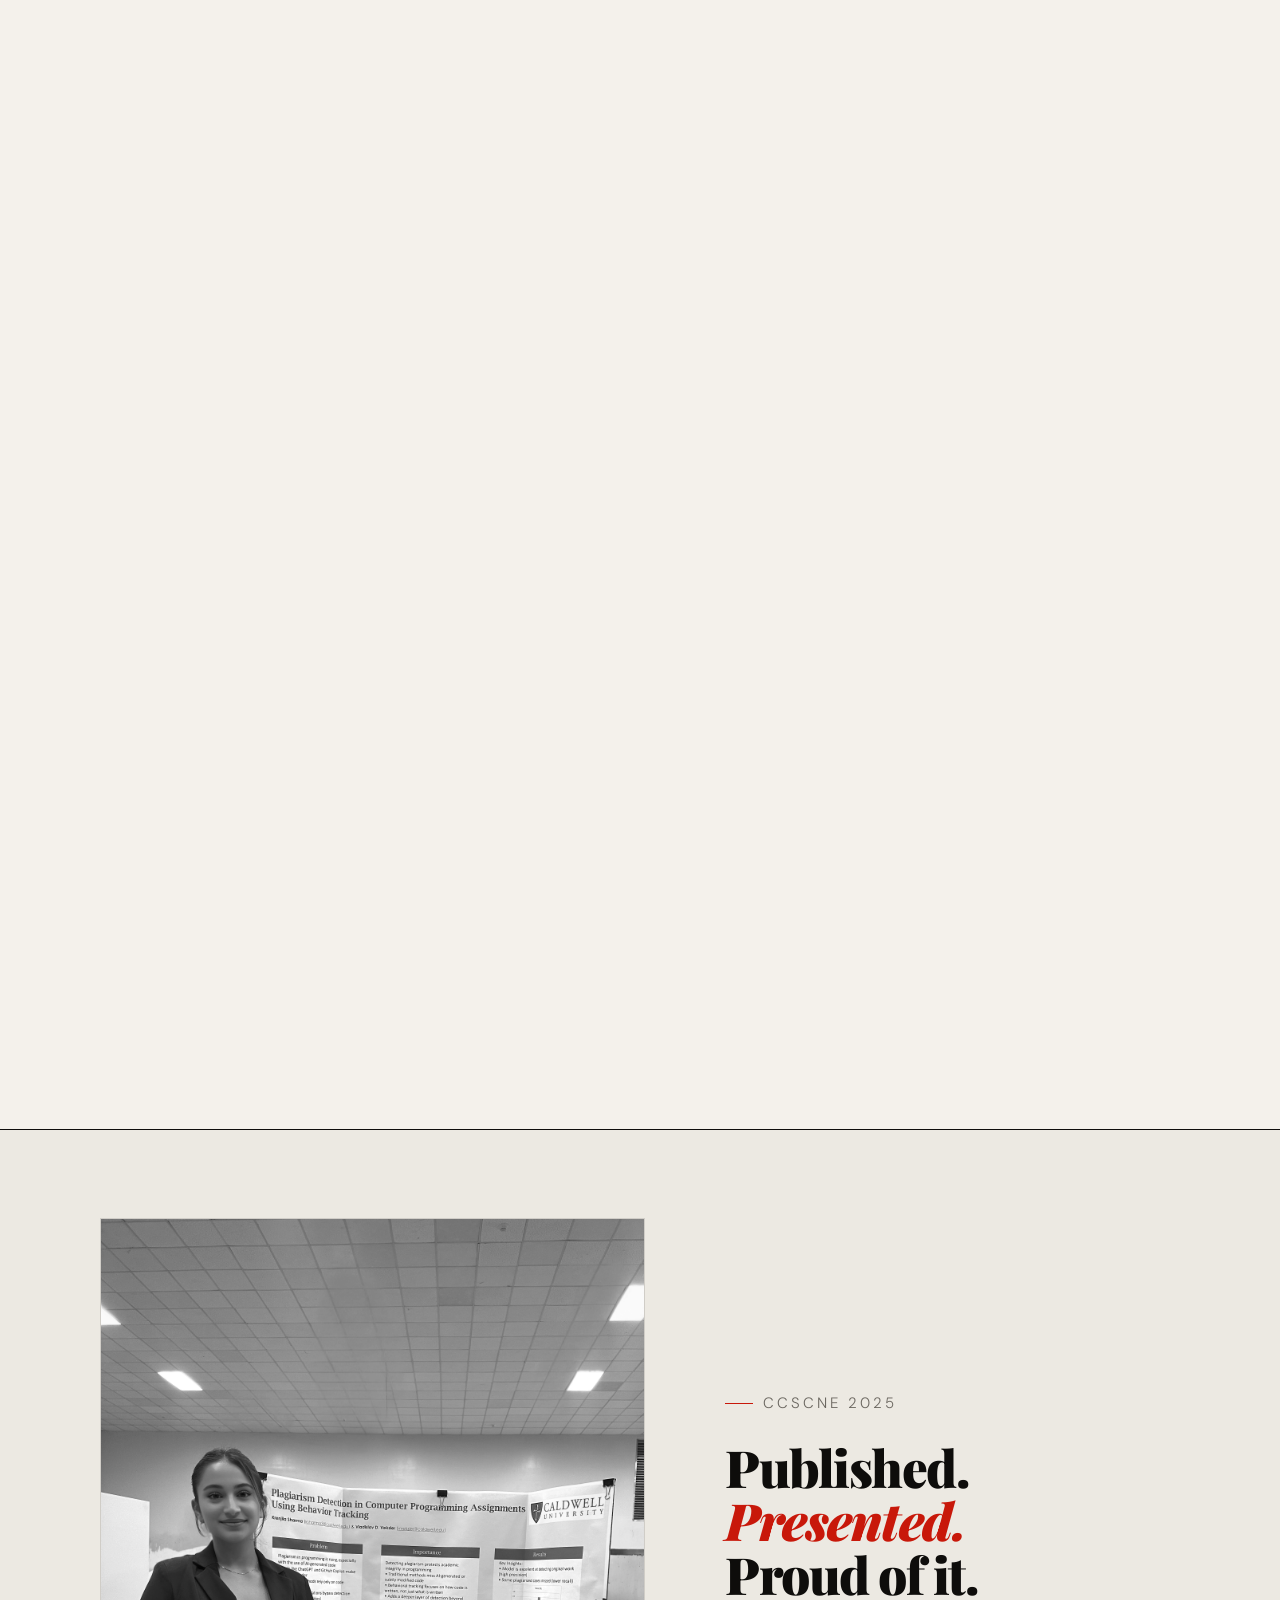
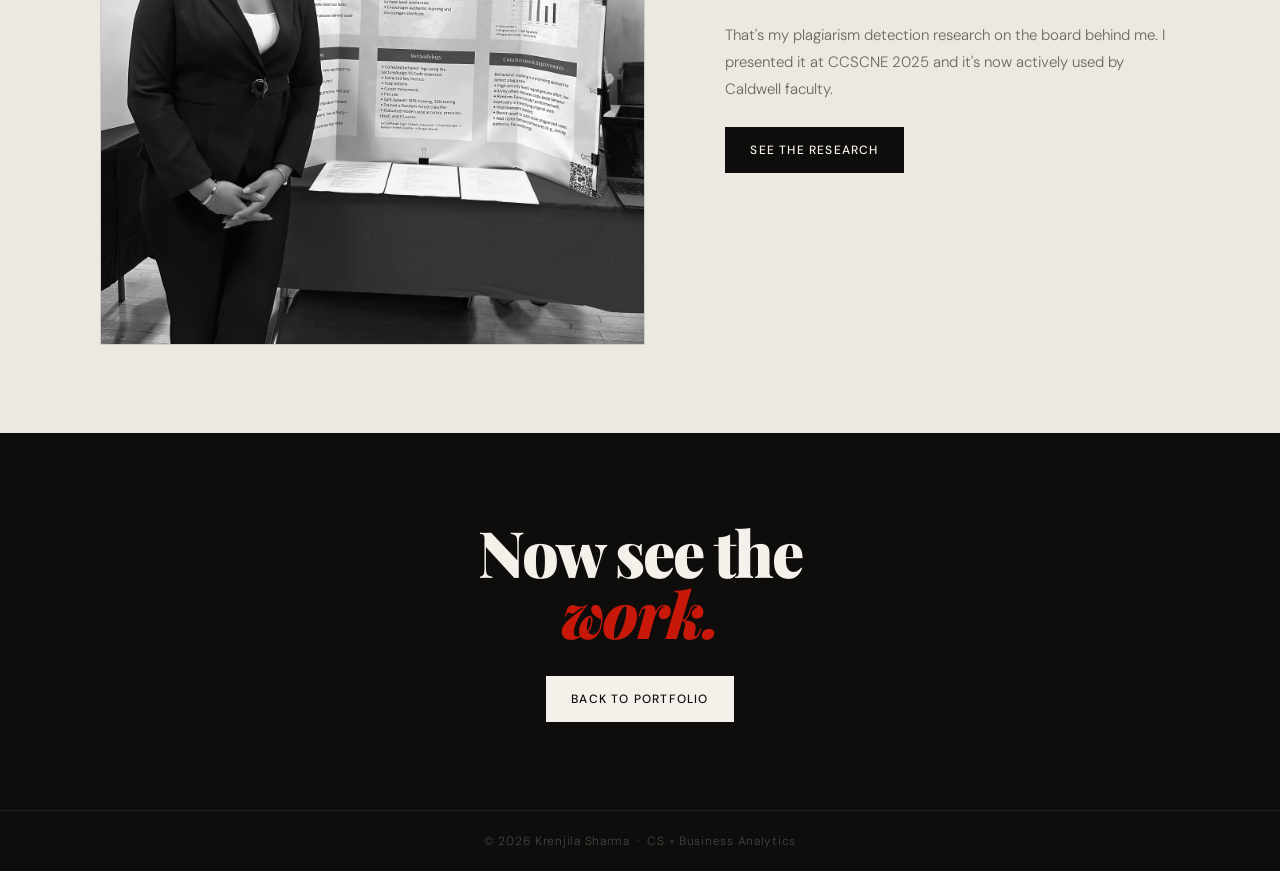
==== commit 724ebc5f: "Refactor life.html with new sections and styles" ====
--- a/life.html
+++ b/life.html
@@ -42,6 +42,7 @@
       line-height: 1.75;
     }
 
+    /* BIO */
     .bio-strip {
       padding: 72px 0;
       border-bottom: 1px solid var(--ink);
@@ -52,7 +53,7 @@
       display: grid;
       grid-template-columns: 1fr 1fr;
       gap: 80px;
-      align-items: center;
+      align-items: start;
     }
     @media (max-width: 768px) { .bio-strip-inner { grid-template-columns: 1fr; gap: 40px; } }
     .bio-label { font-size: 11px; letter-spacing: 0.2em; text-transform: uppercase; color: rgba(244,241,235,0.35); margin-bottom: 20px; }
@@ -66,6 +67,7 @@
     .bio-fact-label { font-size: 11px; letter-spacing: 0.1em; text-transform: uppercase; color: rgba(244,241,235,0.3); }
     .bio-fact-val { color: rgba(244,241,235,0.7); }
 
+    /* HOBBIES */
     .hobbies { padding: 88px 0; border-bottom: 1px solid var(--ink); }
     .hobbies-grid { display: grid; grid-template-columns: repeat(2, 1fr); gap: 1px; background: var(--ink); border: 1px solid var(--ink); }
     @media (max-width: 640px) { .hobbies-grid { grid-template-columns: 1fr; } }
@@ -75,11 +77,34 @@
     .hobby-card h3 { font-family: var(--serif); font-size: 26px; font-weight: 700; letter-spacing: -0.5px; margin-bottom: 12px; }
     .hobby-card p { font-size: 14px; color: var(--muted); line-height: 1.75; }
 
-    .leadership { padding: 88px 0; border-bottom: 1px solid var(--ink); background: var(--surface); }
+    /* PHOTOGRAPHY */
+    .photography { padding: 88px 0; border-bottom: 1px solid var(--ink); background: var(--surface); }
+    .photo-grid {
+      display: grid;
+      grid-template-columns: repeat(3, 1fr);
+      gap: 1px;
+      background: var(--ink);
+      border: 1px solid var(--ink);
+      margin-top: 0;
+    }
+    @media (max-width: 640px) { .photo-grid { grid-template-columns: 1fr; } }
+    .photo-item { position: relative; overflow: hidden; aspect-ratio: 3/4; }
+    .photo-item img {
+      width: 100%; height: 100%;
+      object-fit: cover;
+      object-position: center;
+      filter: grayscale(100%) contrast(1.05);
+      transition: filter 0.4s, transform 0.4s;
+      display: block;
+    }
+    .photo-item:hover img { filter: grayscale(0%) contrast(1); transform: scale(1.03); }
+
+    /* LEADERSHIP */
+    .leadership { padding: 88px 0; border-bottom: 1px solid var(--ink); }
     .leader-item { display: grid; grid-template-columns: 1fr 1.4fr; gap: 60px; padding: 48px 0; border-bottom: 1px solid var(--line); align-items: start; }
     .leader-item:first-child { border-top: 1px solid var(--line); }
     @media (max-width: 768px) { .leader-item { grid-template-columns: 1fr; gap: 24px; } }
-    .leader-photo { width: 100%; aspect-ratio: 4/3; object-fit: cover; object-position: center top; filter: grayscale(100%) contrast(1.05); border: 1px solid var(--line); transition: filter 0.3s; }
+    .leader-photo { width: 100%; aspect-ratio: 4/3; object-fit: cover; object-position: center top; filter: grayscale(100%) contrast(1.05); border: 1px solid var(--line); transition: filter 0.3s; display: block; }
     .leader-photo:hover { filter: grayscale(0%) contrast(1); }
     .leader-photo-placeholder { width: 100%; aspect-ratio: 4/3; background: var(--surface); border: 1px solid var(--line); display: flex; align-items: center; justify-content: center; font-size: 12px; color: var(--muted); letter-spacing: 0.08em; text-transform: uppercase; }
     .leader-role { font-size: 10px; letter-spacing: 0.18em; text-transform: uppercase; color: var(--red); font-weight: 500; margin-bottom: 8px; }
@@ -91,15 +116,17 @@
     .leader-stat-num { font-family: var(--serif); font-size: 32px; font-weight: 900; line-height: 1; color: var(--ink); }
     .leader-stat-label { font-size: 11px; color: var(--muted); letter-spacing: 0.06em; text-transform: uppercase; margin-top: 4px; }
 
-    .research-callout { padding: 88px 0; border-bottom: 1px solid var(--ink); }
+    /* RESEARCH CALLOUT */
+    .research-callout { padding: 88px 0; border-bottom: 1px solid var(--ink); background: var(--surface); }
     .research-callout-inner { display: grid; grid-template-columns: 1.2fr 1fr; gap: 80px; align-items: center; }
     @media (max-width: 768px) { .research-callout-inner { grid-template-columns: 1fr; gap: 32px; } }
-    .research-callout img { width: 100%; aspect-ratio: 3/4; object-fit: cover; object-position: center top; border: 1px solid var(--line); filter: grayscale(100%) contrast(1.05); transition: filter 0.3s; }
+    .research-callout img { width: 100%; aspect-ratio: 3/4; object-fit: cover; object-position: center top; border: 1px solid var(--line); filter: grayscale(100%) contrast(1.05); transition: filter 0.3s; display: block; }
     .research-callout img:hover { filter: grayscale(0%) contrast(1); }
     .research-callout-text h2 { font-family: var(--serif); font-size: clamp(32px, 4vw, 52px); font-weight: 900; letter-spacing: -1.5px; line-height: 1.05; margin-bottom: 20px; }
     .research-callout-text h2 em { font-style: italic; color: var(--red); }
     .research-callout-text p { font-size: 15px; color: var(--muted); line-height: 1.8; margin-bottom: 24px; }
 
+    /* BACK CTA */
     .back-cta { padding: 88px 0; text-align: center; background: var(--ink); color: var(--bg); }
     .back-cta h2 { font-family: var(--serif); font-size: clamp(36px, 5vw, 72px); font-weight: 900; letter-spacing: -2px; line-height: 0.95; color: var(--bg); margin-bottom: 32px; }
     .back-cta h2 em { font-style: italic; color: var(--red); }
@@ -128,10 +155,11 @@
 
   <main>
 
+    <!-- HERO -->
     <section class="life-hero">
       <a class="back-link" href="index.html">← Back to work</a>
       <div class="container">
-        <div class="life-hero-inner reveal">
+        <div class="reveal">
           <p class="kicker">Beyond the dashboard</p>
           <h1>Life outside<br>of <em class="red">data.</em></h1>
           <p class="intro">The resume tells you what I've built. This page tells you who built it.</p>
@@ -139,6 +167,7 @@
       </div>
     </section>
 
+    <!-- BIO -->
     <section class="bio-strip">
       <div class="container">
         <div class="bio-strip-inner">
@@ -147,9 +176,9 @@
             <h2>More than<br>a <em>GPA.</em></h2>
           </div>
           <div class="bio-text reveal">
-            <p>I'm a first-gen student from NJ who decided that CS and Business Analytics wasn't enough — so I added slam poetry, a robotics club, and a Women in STEM board role on top of it.</p>
-            <p>I write code in the morning and used to write verses at night. I think the best analysts are also great storytellers, and I've been practicing both since I can remember.</p>
-            <p><b>I move to music constantly,</b> find beauty in a well-framed photo, and genuinely believe the most interesting people are the ones who refuse to be one thing.</p>
+            <p>Hi, I'm Krenjila.</p>
+            <p>first gen college student and I work hard at everything I do. I genuinely enjoy working with data, I'm detail oriented, and I care a lot about doing things right.</p>
+            <p><b>Outside of school</b> I dance, take photos, listen to music pretty much constantly, and I used to do slam poetry. I'm from NJ but New York feels like home.</p>
             <div class="bio-facts">
               <div class="bio-fact">
                 <span class="bio-fact-label">Based in</span>
@@ -157,7 +186,11 @@
               </div>
               <div class="bio-fact">
                 <span class="bio-fact-label">Currently</span>
-                <span class="bio-fact-val">Junior @ Caldwell University</span>
+                <span class="bio-fact-val">Upcoming Senior, Caldwell University</span>
+              </div>
+              <div class="bio-fact">
+                <span class="bio-fact-label">Studying</span>
+                <span class="bio-fact-val">CS + Business Analytics</span>
               </div>
               <div class="bio-fact">
                 <span class="bio-fact-label">Always listening to</span>
@@ -169,6 +202,7 @@
       </div>
     </section>
 
+    <!-- HOBBIES -->
     <section class="hobbies">
       <div class="container">
         <div class="section-header reveal">
@@ -179,27 +213,49 @@
           <div class="hobby-card reveal">
             <div class="hobby-num">01</div>
             <h3>Slam Poetry</h3>
-            <p>I used to perform. There's something about finding exactly the right word — same reason I like data, actually. Both are just trying to say something true, precisely.</p>
+            <p>I used to perform. Finding the right word for something is the same reason I like data honestly. Both are just trying to say something true.</p>
           </div>
           <div class="hobby-card reveal">
             <div class="hobby-num">02</div>
             <h3>Dancing</h3>
-            <p>The one thing I do where I'm not thinking about optimization or outcomes. Pure movement. Turns out it's good for you to just exist in your body sometimes.</p>
+            <p>The one thing I do where I'm not thinking about a problem to solve. Just moving. Good to turn your brain off sometimes.</p>
           </div>
           <div class="hobby-card reveal">
             <div class="hobby-num">03</div>
             <h3>Photography</h3>
-            <p>Not professionally — just the urge to frame things. Light, moments, people mid-laugh. It's the same eye I use for design work, but with less Figma involved.</p>
+            <p>Not professionally. Just when something looks worth keeping. Light, places, moments. Scroll down to see some shots.</p>
           </div>
           <div class="hobby-card reveal">
             <div class="hobby-num">04</div>
             <h3>Music, always</h3>
-            <p>24/7, no exceptions. The playlist changes depending on whether I'm debugging, presenting, or avoiding both. There is always a song playing somewhere nearby.</p>
-          </div>
-        </div>
-      </div>
-    </section>
-
+            <p>Genuinely 24/7. The playlist depends on whether I'm working, commuting, or avoiding both. There is always a song on.</p>
+          </div>
+        </div>
+      </div>
+    </section>
+
+    <!-- PHOTOGRAPHY -->
+    <section class="photography">
+      <div class="container">
+        <div class="section-header reveal">
+          <h2>Through the lens.</h2>
+          <p class="section-sub">Shot on iPhone.</p>
+        </div>
+        <div class="photo-grid">
+          <div class="photo-item reveal">
+            <img src="IMG_2884.png" alt="Boudhanath Stupa, Nepal">
+          </div>
+          <div class="photo-item reveal">
+            <img src="IMG_4994.png" alt="Airport sunset">
+          </div>
+          <div class="photo-item reveal">
+            <img src="IMG_8248.png" alt="Sunset over NJ">
+          </div>
+        </div>
+      </div>
+    </section>
+
+    <!-- LEADERSHIP -->
     <section class="leadership">
       <div class="container">
         <div class="section-header reveal">
@@ -209,12 +265,12 @@
         <div class="leadership-grid">
 
           <div class="leader-item reveal">
-            <img src="roboticsclub.jpg" alt="Caldwell Robotics Club competition" class="leader-photo">
+            <img src="roboticsclub.jpg" alt="Caldwell Robotics Club" class="leader-photo">
             <div class="leader-right">
               <p class="leader-role">Secretary</p>
               <h3>Caldwell Robotics Club</h3>
               <p class="leader-date">Jan 2025 – Present</p>
-              <p>Coordinating meetings, managing records, and keeping 20+ members aligned — which is harder than it sounds when everyone has a different idea of what the robot should do.</p>
+              <p>I handle coordination, records, and keeping 20+ members on the same page. That picture is from our robot soccer competition. Yes, we built those robots ourselves.</p>
               <div class="leader-stats">
                 <div>
                   <div class="leader-stat-num">20+</div>
@@ -225,12 +281,12 @@
           </div>
 
           <div class="leader-item reveal">
-            <img src="womeninstem.jpg" alt="Women in STEM speed networking event" class="leader-photo">
+            <img src="womeninstem.jpg" alt="Women in STEM event" class="leader-photo">
             <div class="leader-right">
               <p class="leader-role">Media Manager</p>
               <h3>Women in STEM</h3>
               <p class="leader-date">Sep 2024 – Present</p>
-              <p>Running content strategy for a club that reaches 500+ students. Grew event attendance by <b>40%</b> through analytics-informed content — yes, I use data to promote a club that celebrates data. The irony is not lost on me.</p>
+              <p>I run content strategy for the club. We reach 500+ students and event attendance has grown 40% since I took over. I use data to figure out what actually gets people to show up, which feels very on brand.</p>
               <div class="leader-stats">
                 <div>
                   <div class="leader-stat-num">500+</div>
@@ -250,7 +306,7 @@
               <p class="leader-role">Member</p>
               <h3>Google Developer Group</h3>
               <p class="leader-date">Dec 2024 – Present</p>
-              <p>Facilitating biweekly workshops on HTML, CSS, and Java for fellow students. Building technical community one semicolon at a time.</p>
+              <p>I run biweekly workshops on HTML, CSS, and Java for students who want to learn. I like teaching. It makes you realize how much you actually know.</p>
             </div>
           </div>
 
@@ -258,6 +314,7 @@
       </div>
     </section>
 
+    <!-- RESEARCH CALLOUT -->
     <section class="research-callout reveal">
       <div class="container">
         <div class="research-callout-inner">
@@ -265,17 +322,18 @@
           <div class="research-callout-text">
             <p class="kicker">CCSCNE 2025</p>
             <h2>Published.<br><em>Presented.</em><br>Proud of it.</h2>
-            <p>That's my plagiarism detection research on the board behind me. Presented at the Consortium for Computing Sciences in Colleges, Northeast — the only junior in the room who built the system she was presenting.</p>
-            <a class="btn" href="index.html#research">Read the research →</a>
-          </div>
-        </div>
-      </div>
-    </section>
-
+            <p>That's my plagiarism detection research on the board behind me. I presented it at CCSCNE 2025 and it's now actively used by Caldwell faculty.</p>
+            <a class="btn" href="index.html#research">See the research</a>
+          </div>
+        </div>
+      </div>
+    </section>
+
+    <!-- BACK CTA -->
     <section class="back-cta">
       <div class="container">
         <h2>Now see the<br><em>work.</em></h2>
-        <a class="btn" href="index.html">Back to portfolio →</a>
+        <a class="btn" href="index.html">Back to portfolio</a>
       </div>
     </section>
 
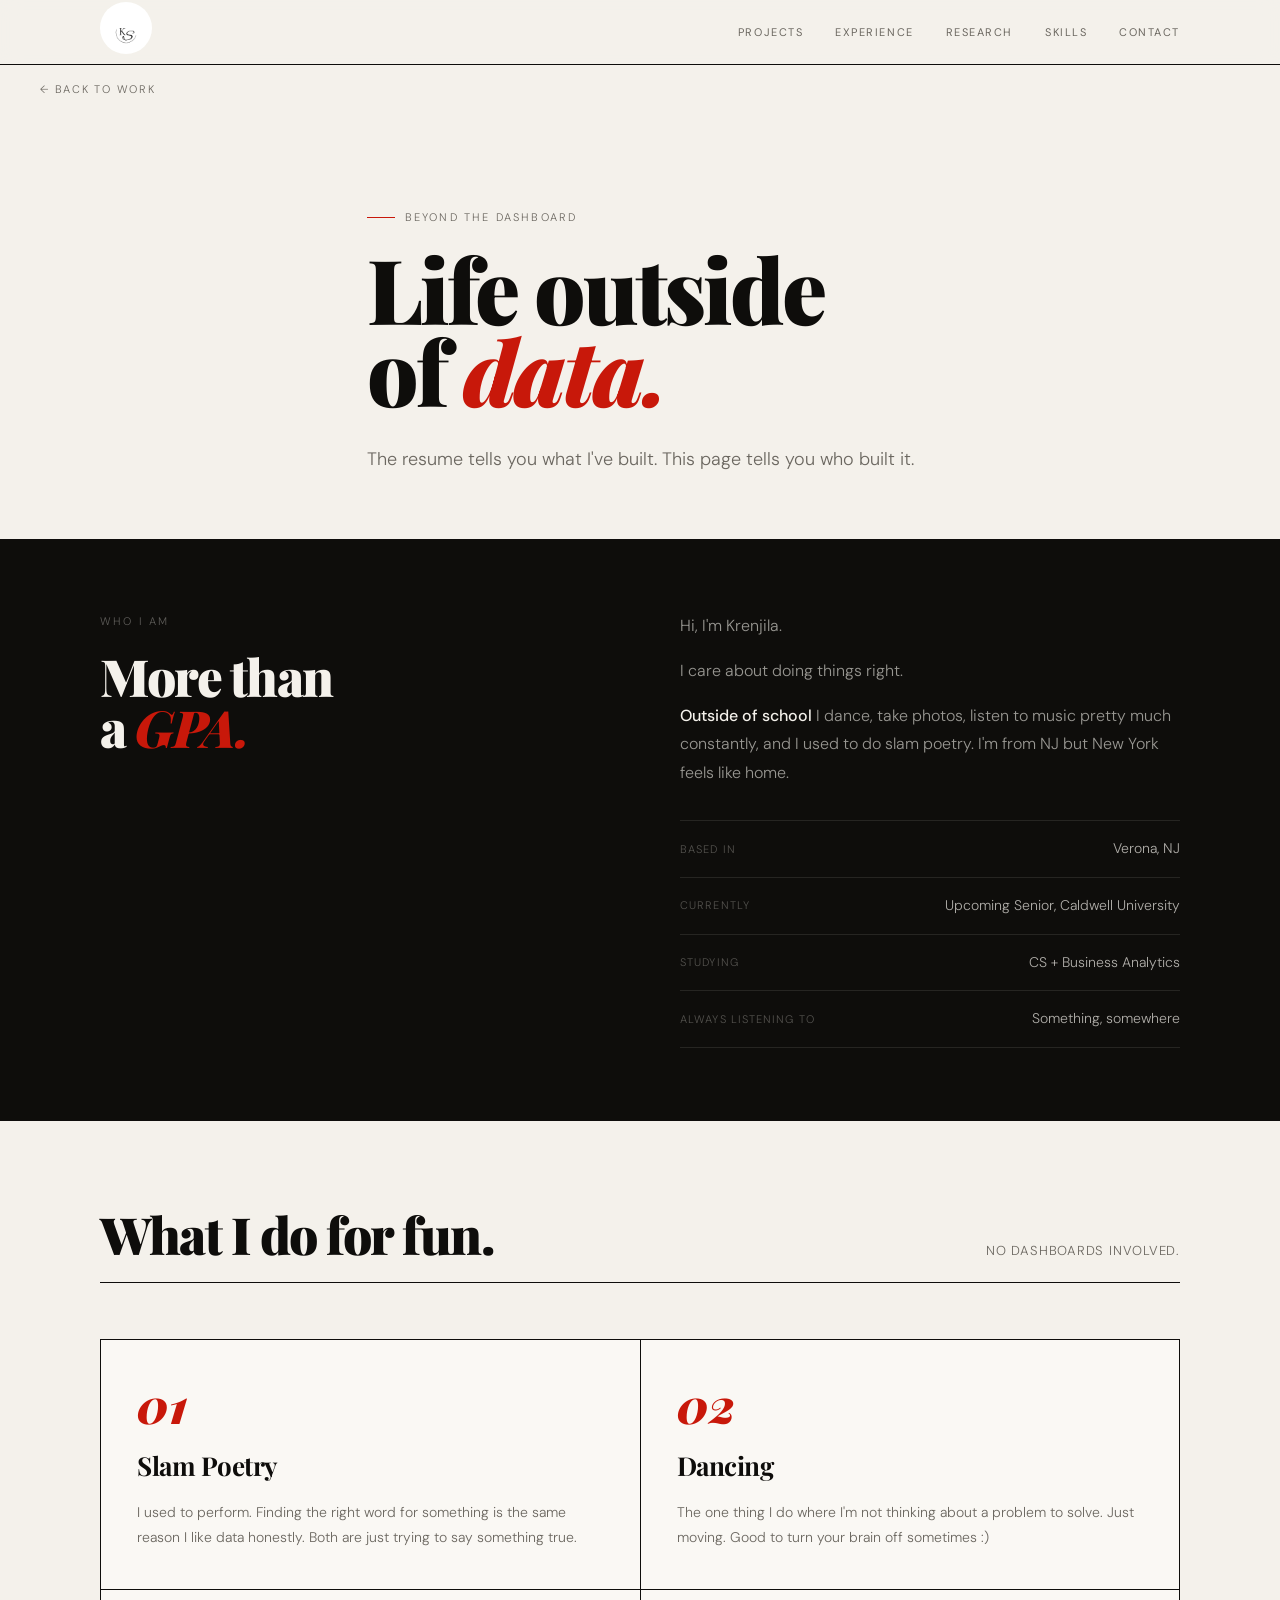
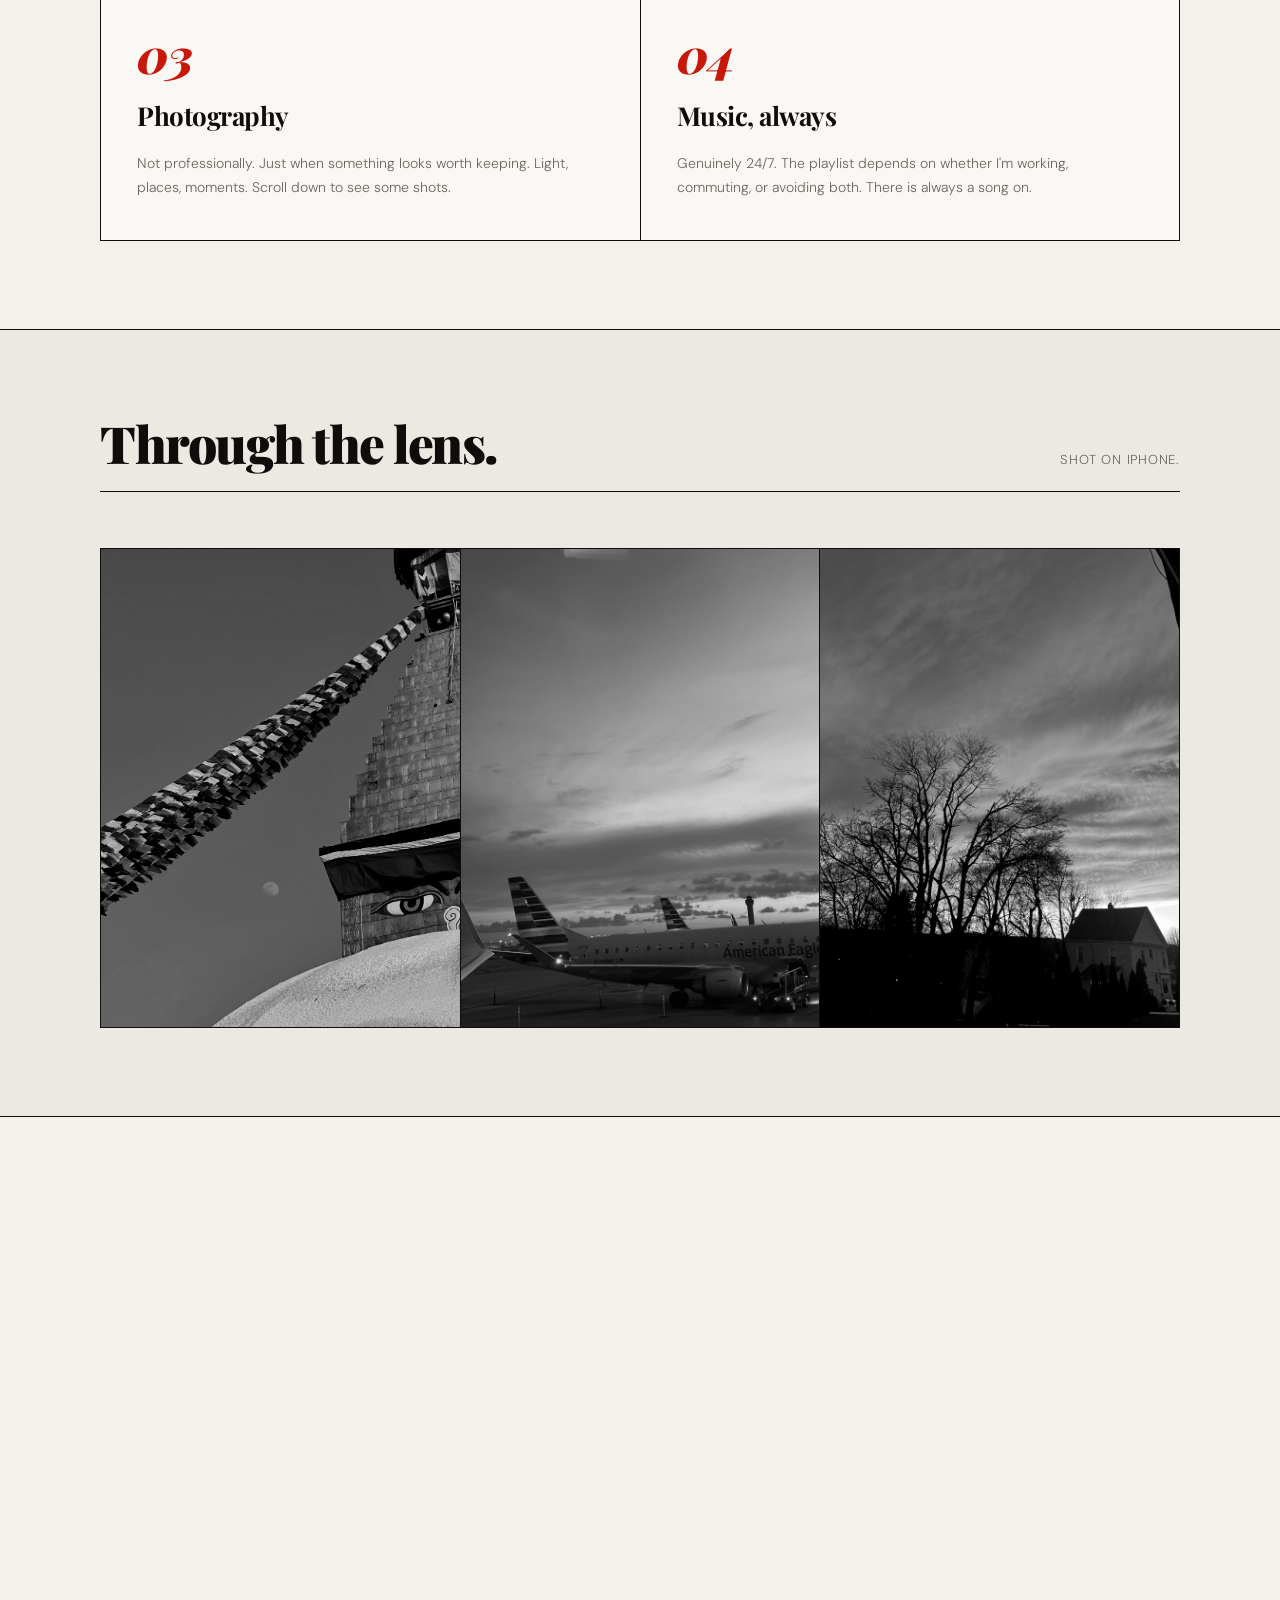
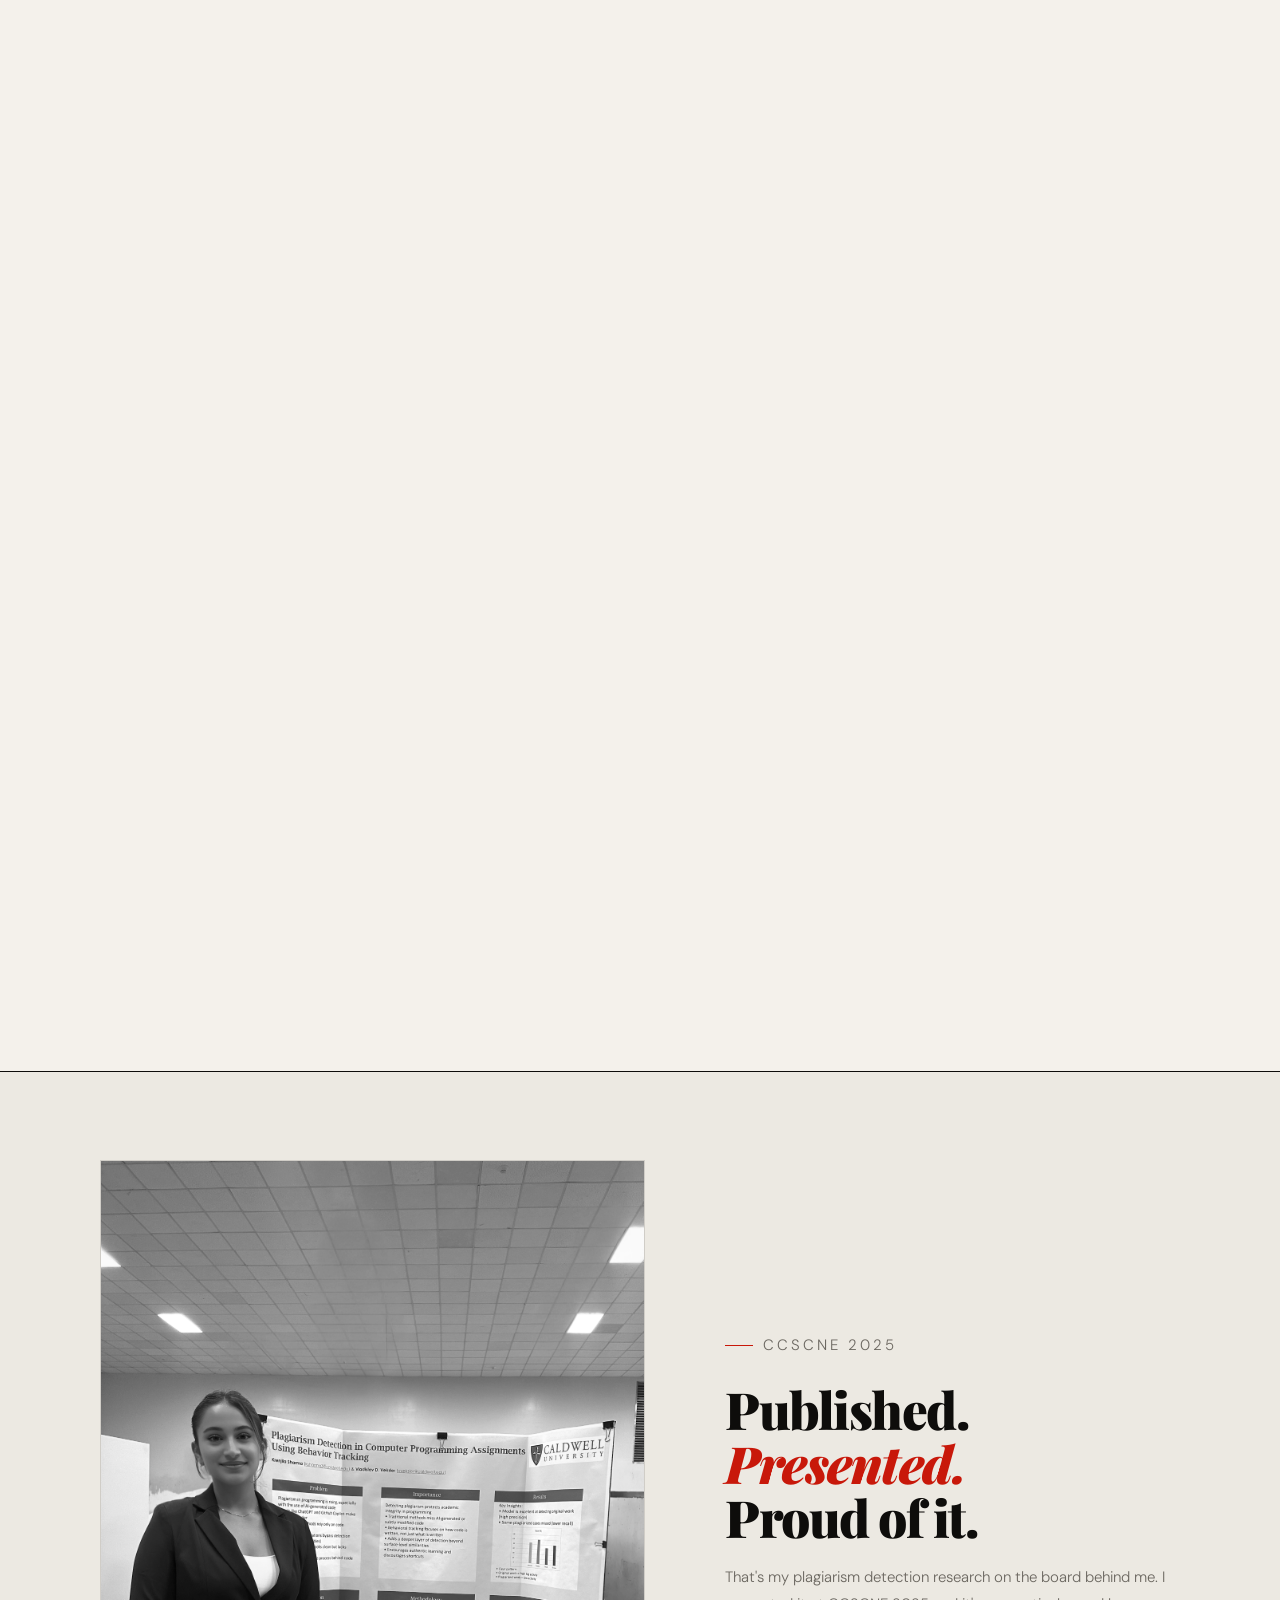
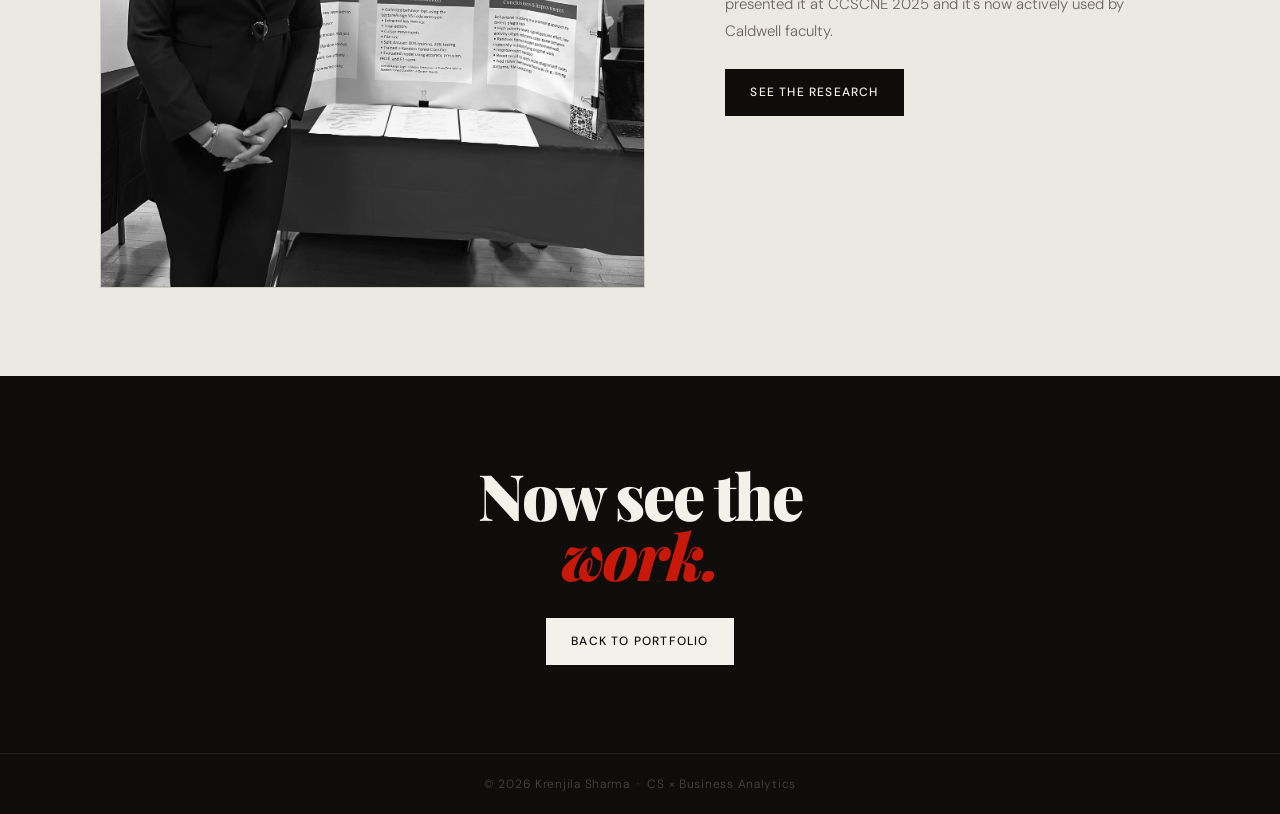
==== commit ae60cccb: "Update bio and hobby descriptions in life.html" ====
--- a/life.html
+++ b/life.html
@@ -177,7 +177,7 @@
           </div>
           <div class="bio-text reveal">
             <p>Hi, I'm Krenjila.</p>
-            <p>first gen college student and I work hard at everything I do. I genuinely enjoy working with data, I'm detail oriented, and I care a lot about doing things right.</p>
+            <p>I care about doing things right.</p>
             <p><b>Outside of school</b> I dance, take photos, listen to music pretty much constantly, and I used to do slam poetry. I'm from NJ but New York feels like home.</p>
             <div class="bio-facts">
               <div class="bio-fact">
@@ -218,7 +218,7 @@
           <div class="hobby-card reveal">
             <div class="hobby-num">02</div>
             <h3>Dancing</h3>
-            <p>The one thing I do where I'm not thinking about a problem to solve. Just moving. Good to turn your brain off sometimes.</p>
+            <p>The one thing I do where I'm not thinking about a problem to solve. Just moving. Good to turn your brain off sometimes :)</p>
           </div>
           <div class="hobby-card reveal">
             <div class="hobby-num">03</div>
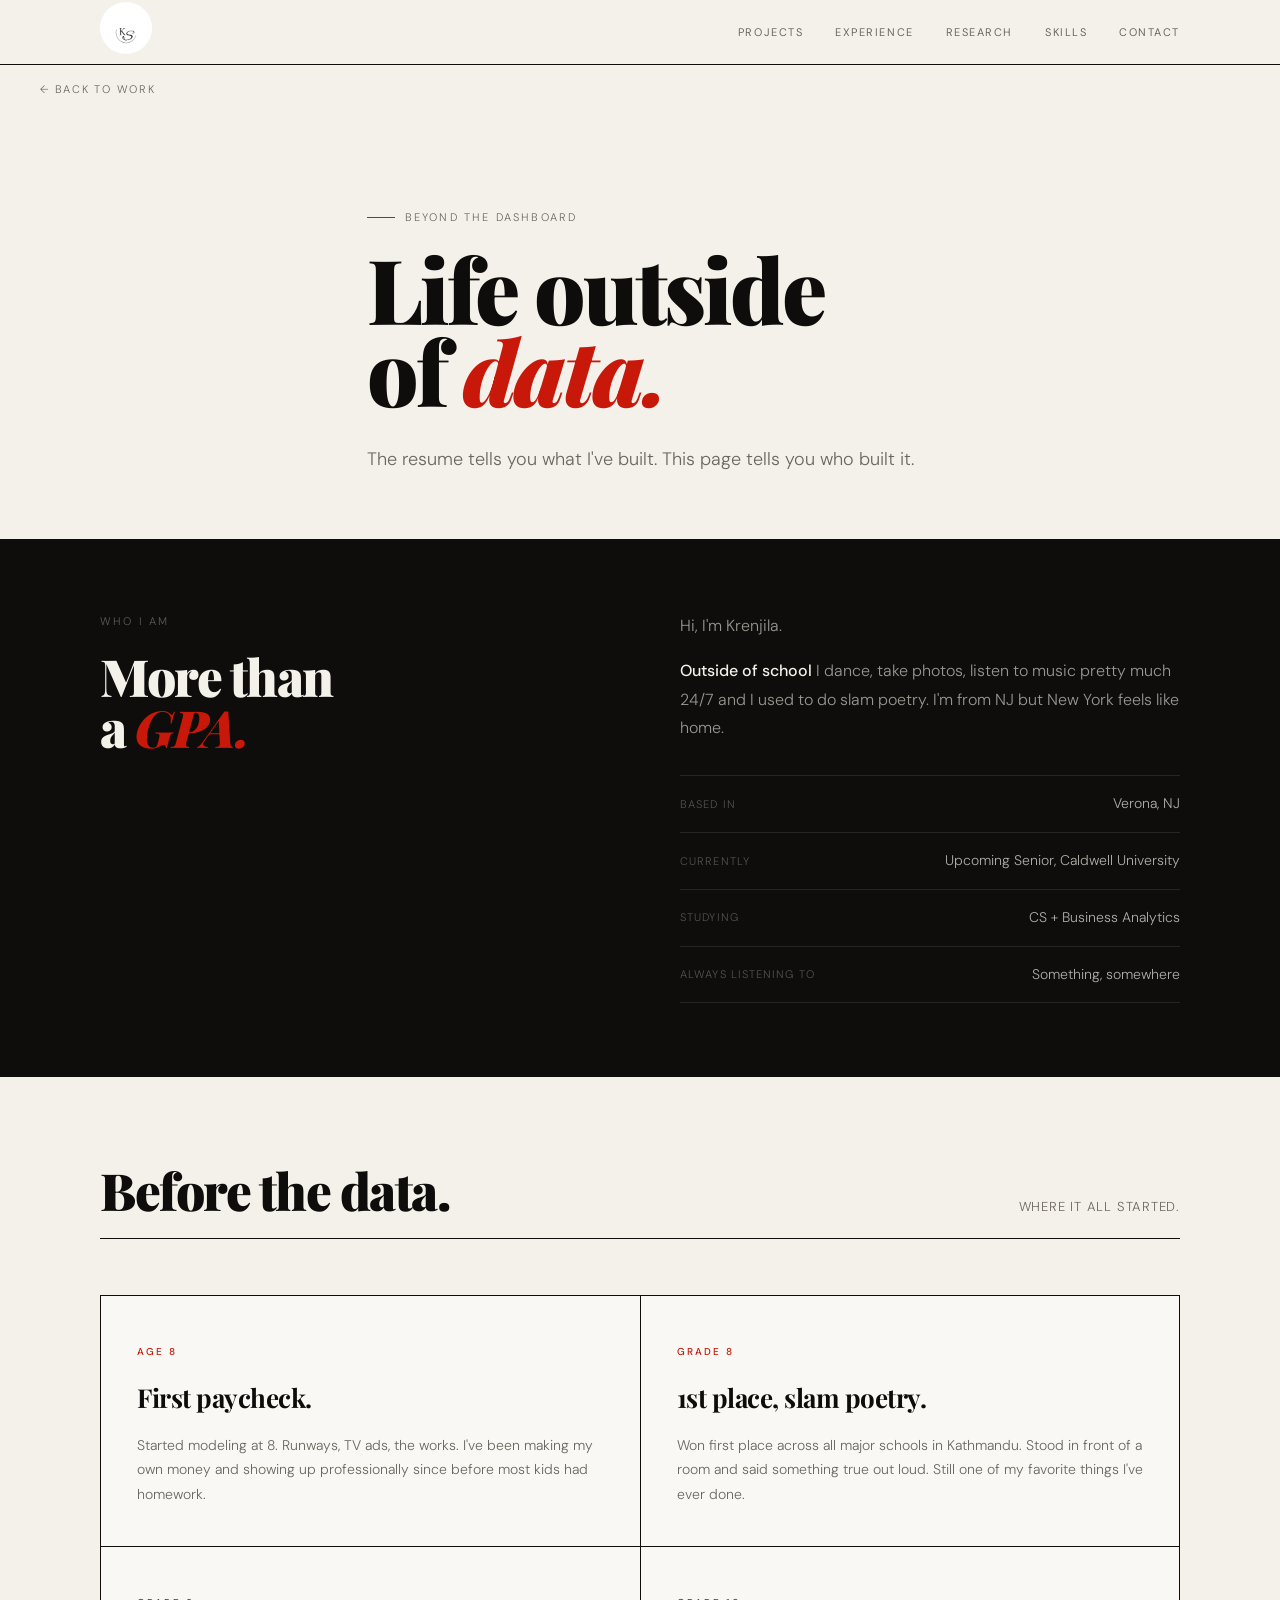
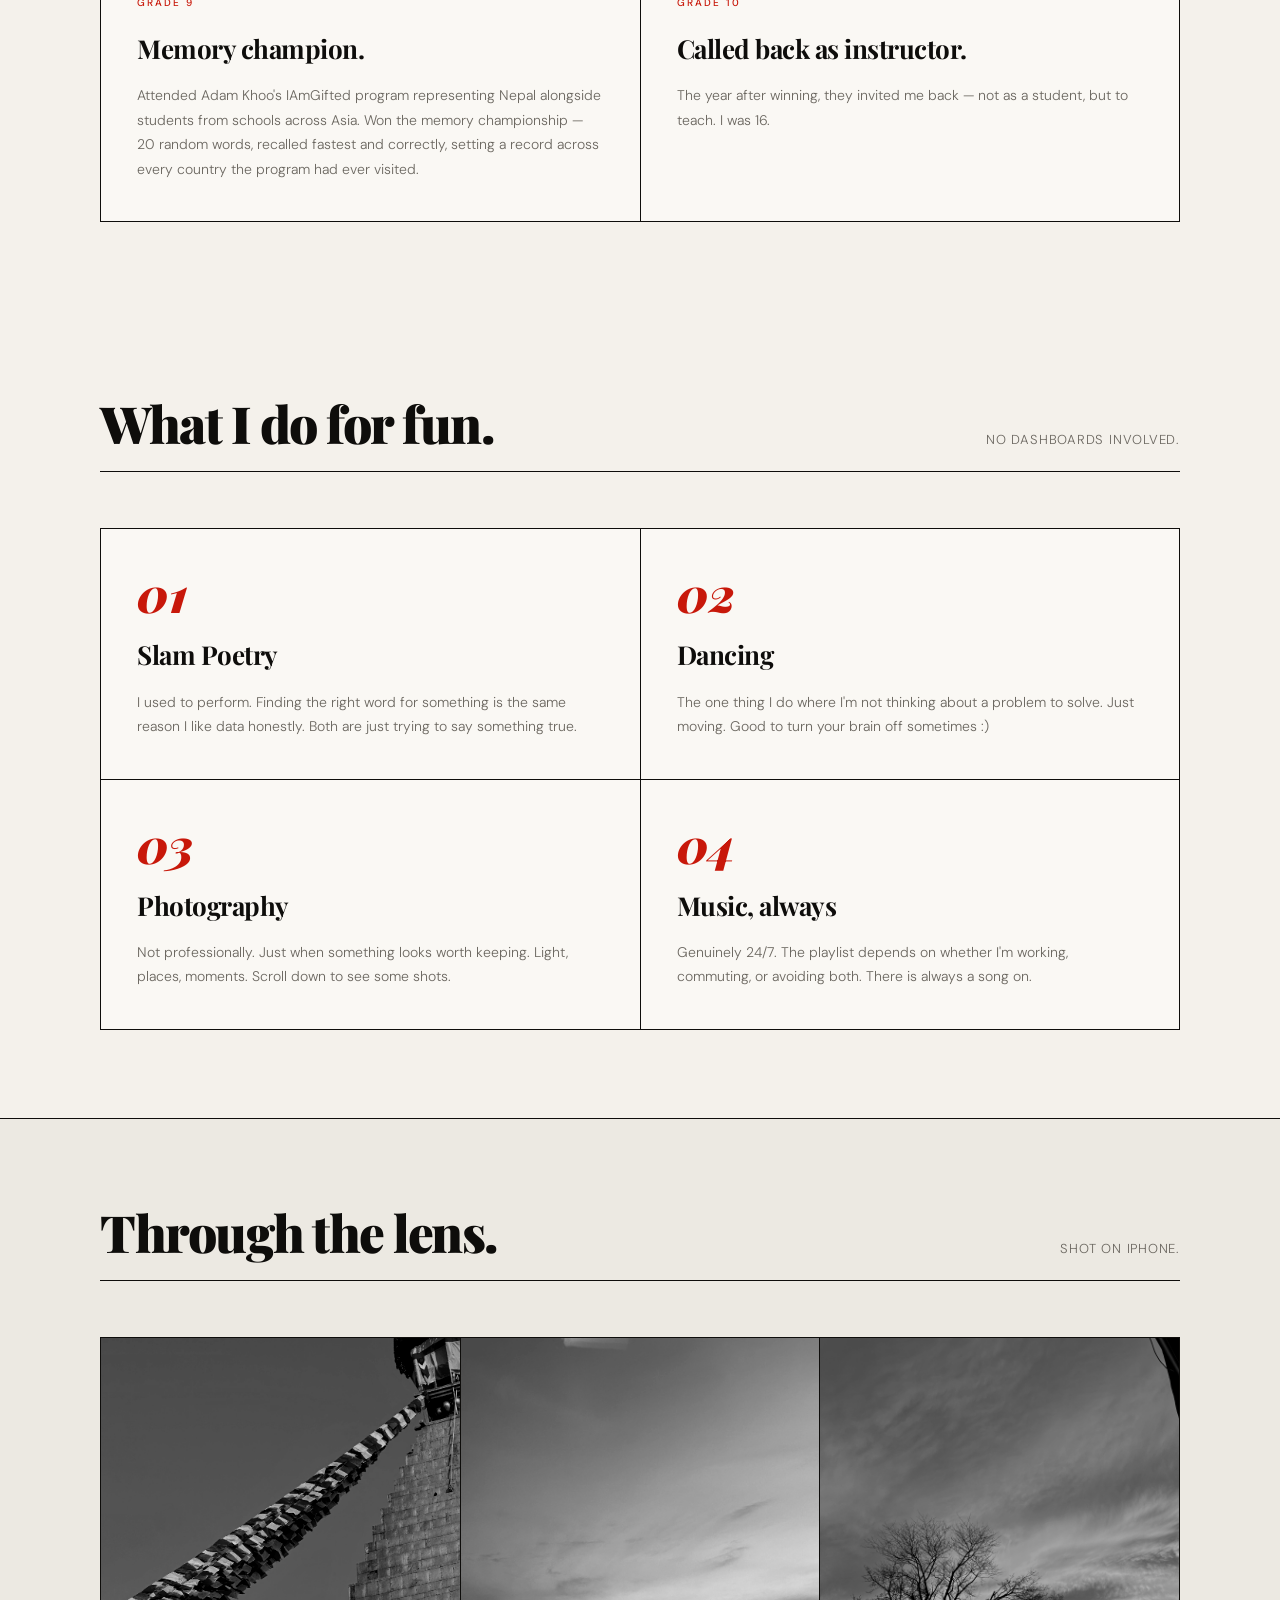
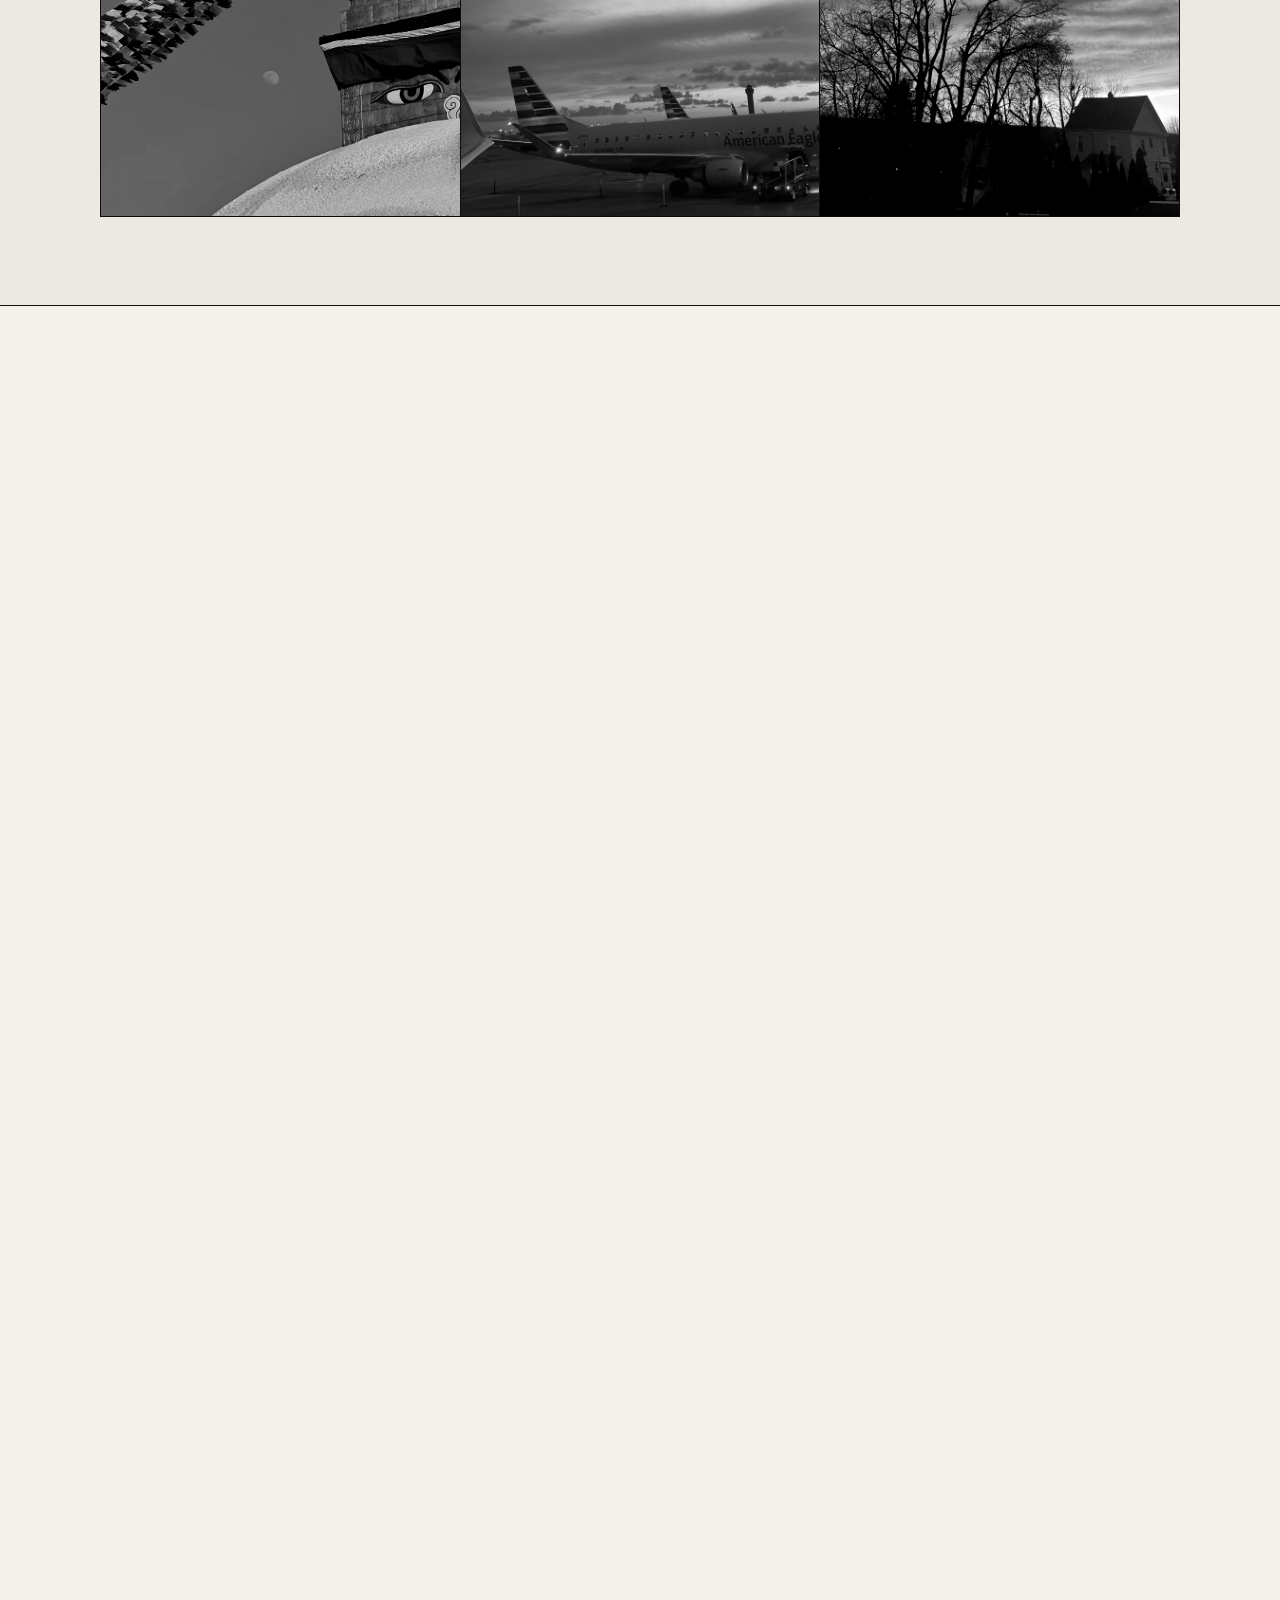
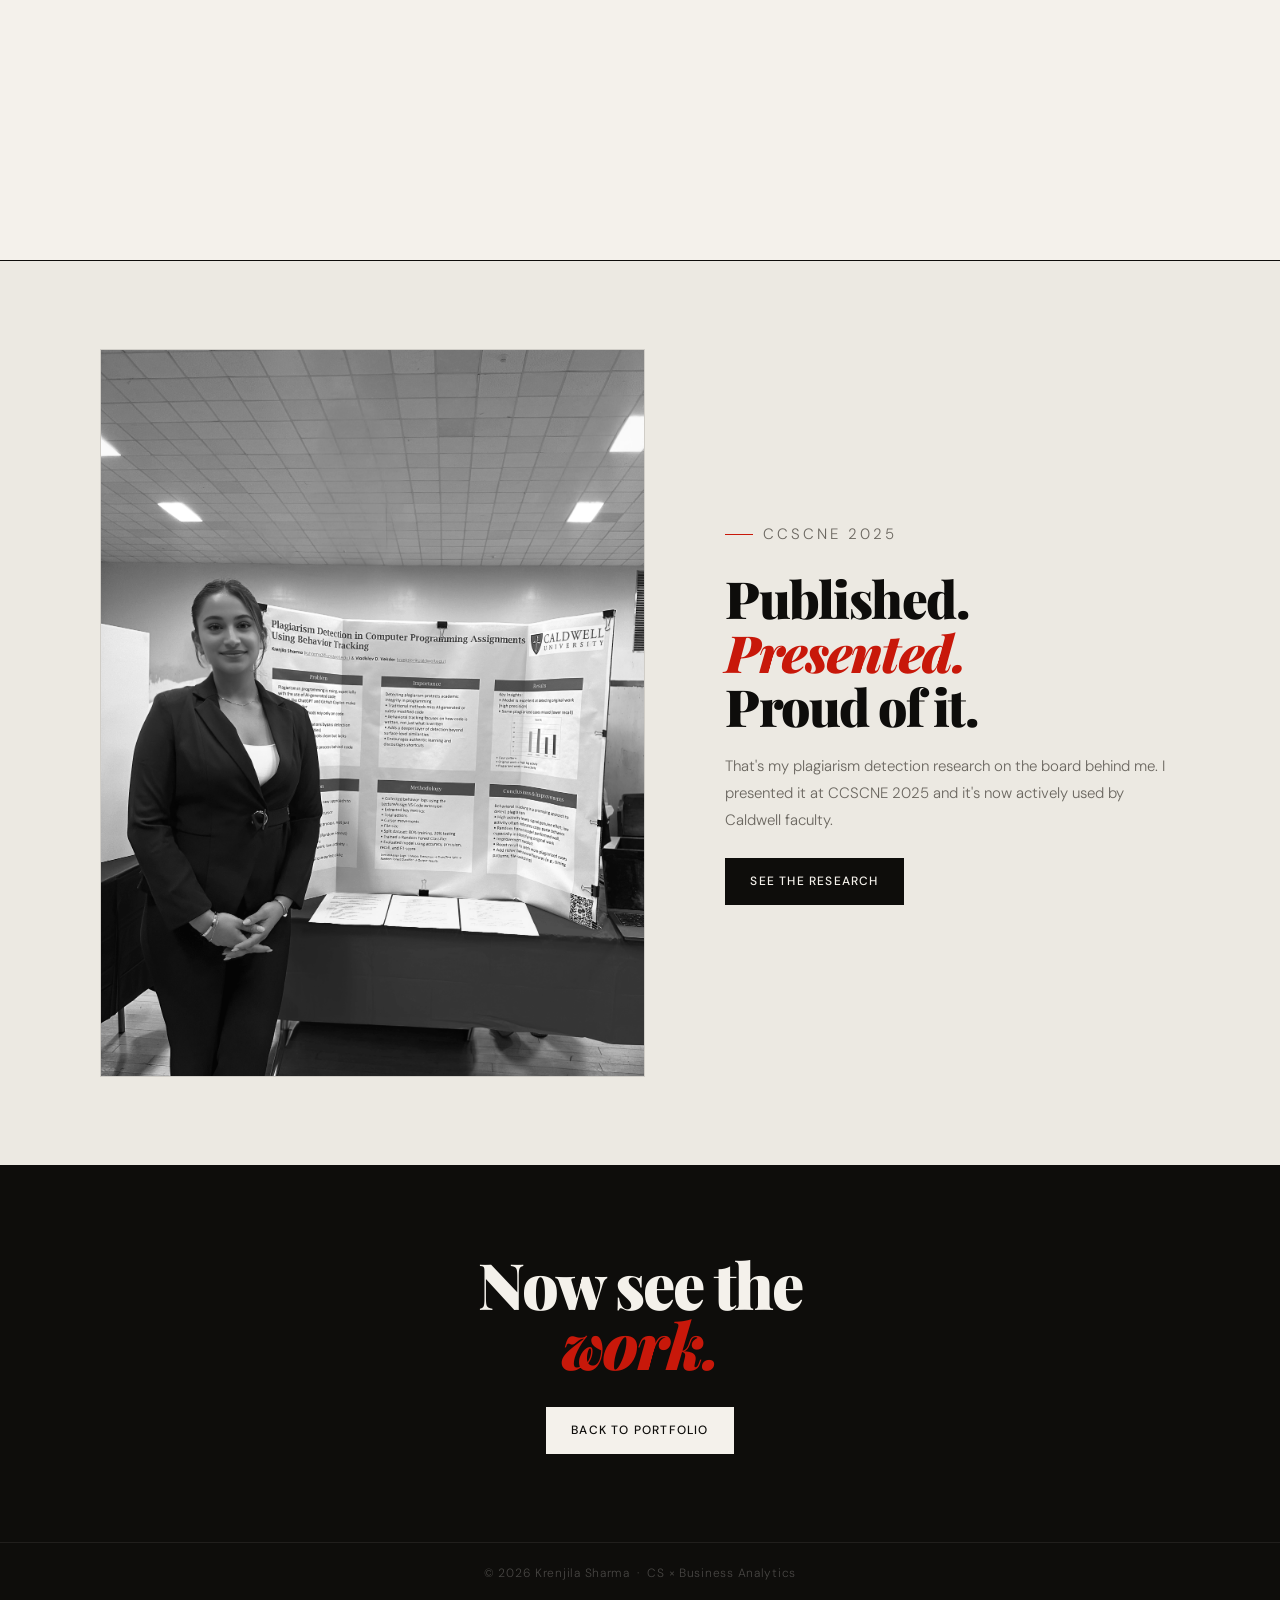
==== commit a14384bb: "Enhance origin story layout and update biography Added styles for origin story section and updated b" ====
--- a/life.html
+++ b/life.html
@@ -7,6 +7,50 @@
   <link href="https://fonts.googleapis.com/css2?family=Playfair+Display:ital,wght@0,400;0,700;0,900;1,400;1,900&family=DM+Sans:wght@300;400;500&display=swap" rel="stylesheet">
   <link rel="stylesheet" href="style.css" />
   <style>
+    /* ORIGIN STORY */
+.origin-grid {
+  display: grid;
+  grid-template-columns: repeat(2, 1fr);
+  gap: 1px;
+  background: var(--ink);
+  border: 1px solid var(--ink);
+}
+
+@media (max-width: 640px) {
+  .origin-grid { grid-template-columns: 1fr; }
+}
+
+.origin-item {
+  background: var(--card);
+  padding: 40px 36px;
+  transition: background 0.2s;
+}
+
+.origin-item:hover { background: #fff; }
+
+.origin-age {
+  display: inline-block;
+  font-size: 10px;
+  letter-spacing: 0.2em;
+  text-transform: uppercase;
+  color: var(--red);
+  font-weight: 500;
+  margin-bottom: 16px;
+}
+
+.origin-item h3 {
+  font-family: var(--serif);
+  font-size: 26px;
+  font-weight: 700;
+  letter-spacing: -0.5px;
+  margin-bottom: 12px;
+}
+
+.origin-item p {
+  font-size: 14px;
+  color: var(--muted);
+  line-height: 1.75;
+}
     .life-hero {
       min-height: 60svh;
       display: flex;
@@ -177,8 +221,8 @@
           </div>
           <div class="bio-text reveal">
             <p>Hi, I'm Krenjila.</p>
-            <p>I care about doing things right.</p>
-            <p><b>Outside of school</b> I dance, take photos, listen to music pretty much constantly, and I used to do slam poetry. I'm from NJ but New York feels like home.</p>
+          
+            <p><b>Outside of school</b> I dance, take photos, listen to music pretty much 24/7 and I used to do slam poetry. I'm from NJ but New York feels like home.</p>
             <div class="bio-facts">
               <div class="bio-fact">
                 <span class="bio-fact-label">Based in</span>
@@ -201,7 +245,43 @@
         </div>
       </div>
     </section>
-
+<!-- ORIGIN STORY -->
+<section class="section reveal" id="origin">
+  <div class="container">
+    <div class="section-header">
+      <h2>Before the data.</h2>
+      <p class="section-sub">Where it all started.</p>
+    </div>
+
+    <div class="origin-grid">
+
+      <div class="origin-item reveal">
+        <span class="origin-age">Age 8</span>
+        <h3>First paycheck.</h3>
+        <p>Started modeling at 8. Runways, TV ads, the works. I've been making my own money and showing up professionally since before most kids had homework.</p>
+      </div>
+
+      <div class="origin-item reveal">
+        <span class="origin-age">Grade 8</span>
+        <h3>1st place, slam poetry.</h3>
+        <p>Won first place across all major schools in Kathmandu. Stood in front of a room and said something true out loud. Still one of my favorite things I've ever done.</p>
+      </div>
+
+      <div class="origin-item reveal">
+        <span class="origin-age">Grade 9</span>
+        <h3>Memory champion.</h3>
+        <p>Attended Adam Khoo's IAmGifted program representing Nepal alongside students from schools across Asia. Won the memory championship — 20 random words, recalled fastest and correctly, setting a record across every country the program had ever visited.</p>
+      </div>
+
+      <div class="origin-item reveal">
+        <span class="origin-age">Grade 10</span>
+        <h3>Called back as instructor.</h3>
+        <p>The year after winning, they invited me back — not as a student, but to teach. I was 16.</p>
+      </div>
+
+    </div>
+  </div>
+</section>
     <!-- HOBBIES -->
     <section class="hobbies">
       <div class="container">
--- a/style.css
+++ b/style.css
@@ -425,3 +425,51 @@
 /* REVEAL */
 .reveal { opacity: 0; transform: translateY(28px); transition: opacity 0.7s cubic-bezier(0.25,0.46,0.45,0.94), transform 0.7s cubic-bezier(0.25,0.46,0.45,0.94); }
 .reveal.visible { opacity: 1; transform: translateY(0); }
+/* ═══════════════════════════════════════
+   RESPONSIVE
+═══════════════════════════════════════ */
+@media (max-width: 900px) {
+  .hero-edge.left { padding-right: 0; }
+  .hero-edge.right { padding-left: 0; }
+
+  .hero-edge .edge-photo {
+    position: absolute;
+    top: 0; right: 0;
+    width: 45%;
+    height: 100%;
+    background-size: cover;
+    opacity: 0.15;
+  }
+
+  .hero-edge.right .edge-photo {
+    left: 0; right: auto;
+    opacity: 0.15;
+  }
+
+  .hero-edge .copy { max-width: 100%; }
+  .hero-edge.right .copy { text-align: left; }
+  .hero-edge.right .cta-row { justify-content: flex-start; }
+}
+
+@media (max-width: 768px) {
+  .nav-links {
+    gap: 16px;
+    overflow-x: auto;
+    -webkit-overflow-scrolling: touch;
+    scrollbar-width: none;
+    padding-right: 16px;
+  }
+  .nav-links::-webkit-scrollbar { display: none; }
+  .nav-links a { font-size: 10px; white-space: nowrap; }
+
+  .t-item { grid-template-columns: 1fr; gap: 8px; }
+  .pub-card { grid-template-columns: 1fr; gap: 24px; padding: 28px; }
+  .skills-grid { grid-template-columns: 1fr; }
+  .grid { grid-template-columns: 1fr; }
+}
+
+@media (max-width: 520px) {
+  h1 { letter-spacing: -2px; }
+  .section { padding: 60px 0; }
+  .section-header { margin-bottom: 36px; }
+}
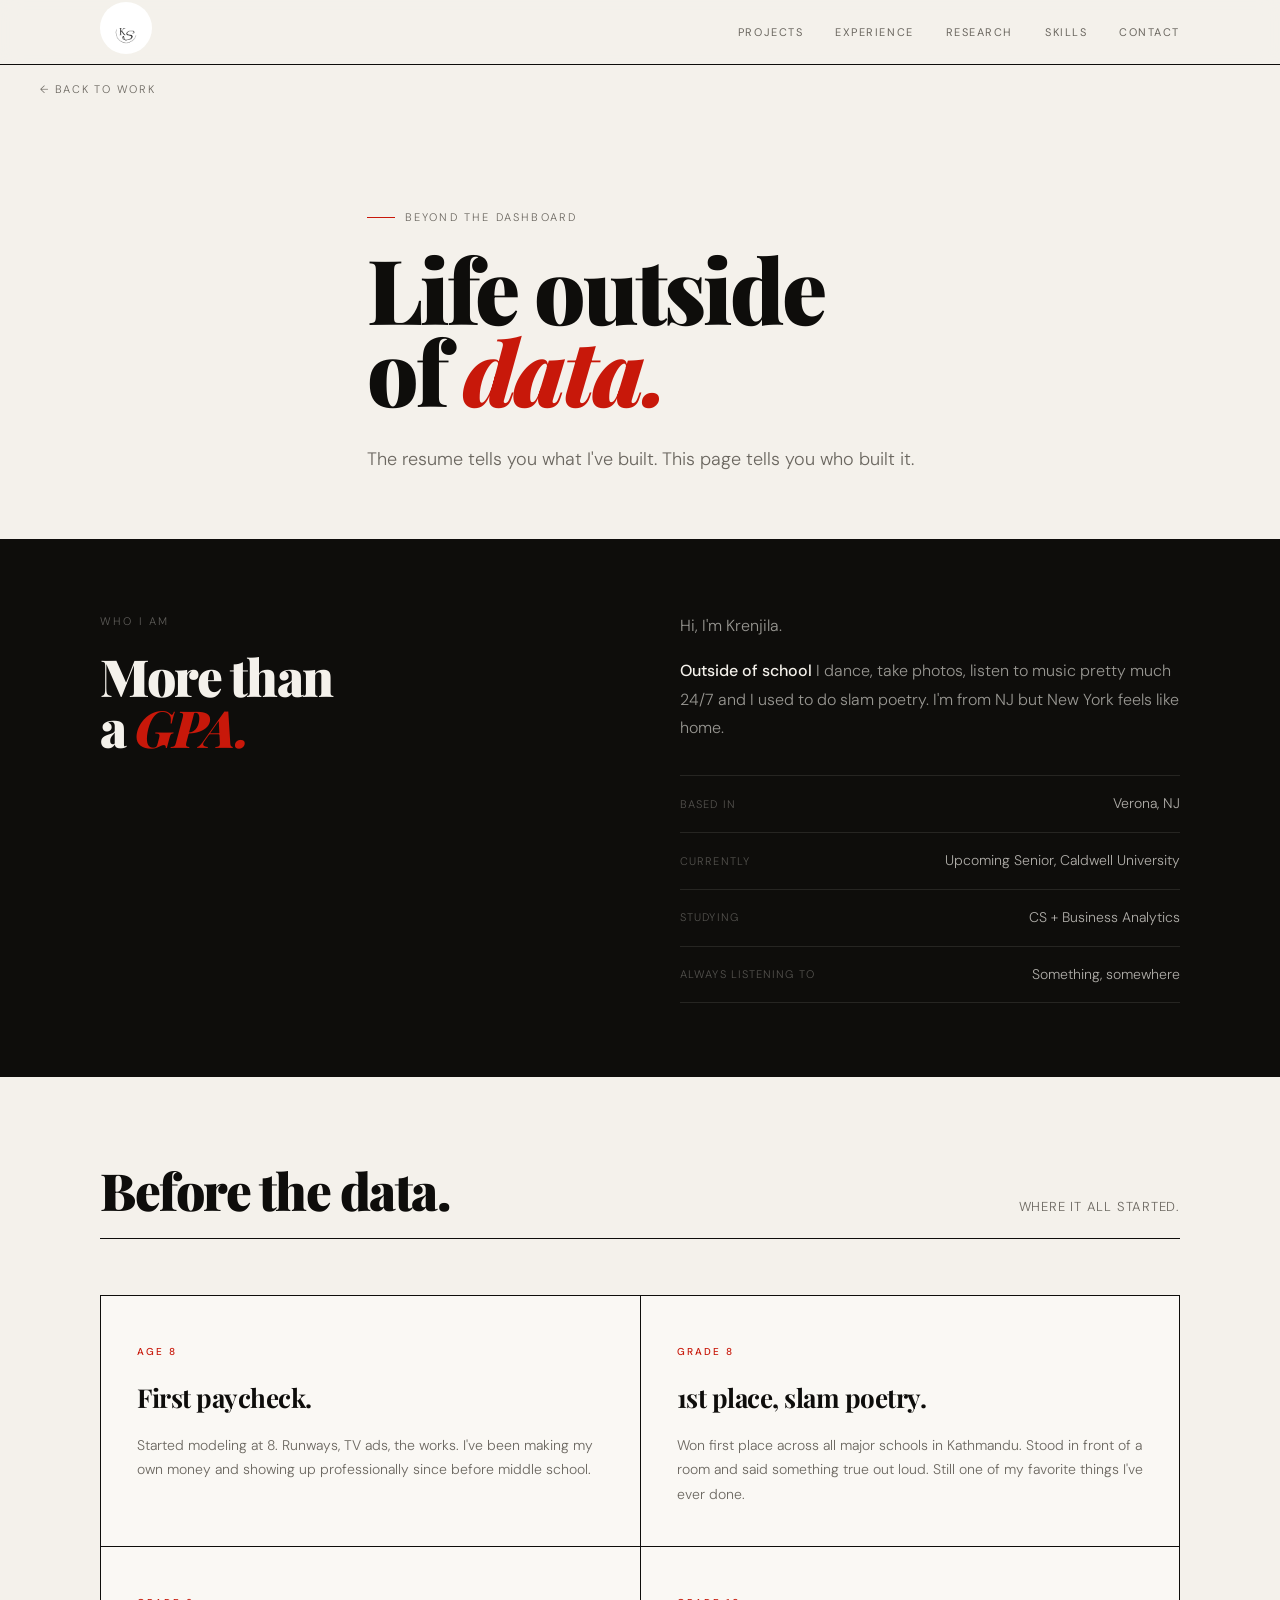
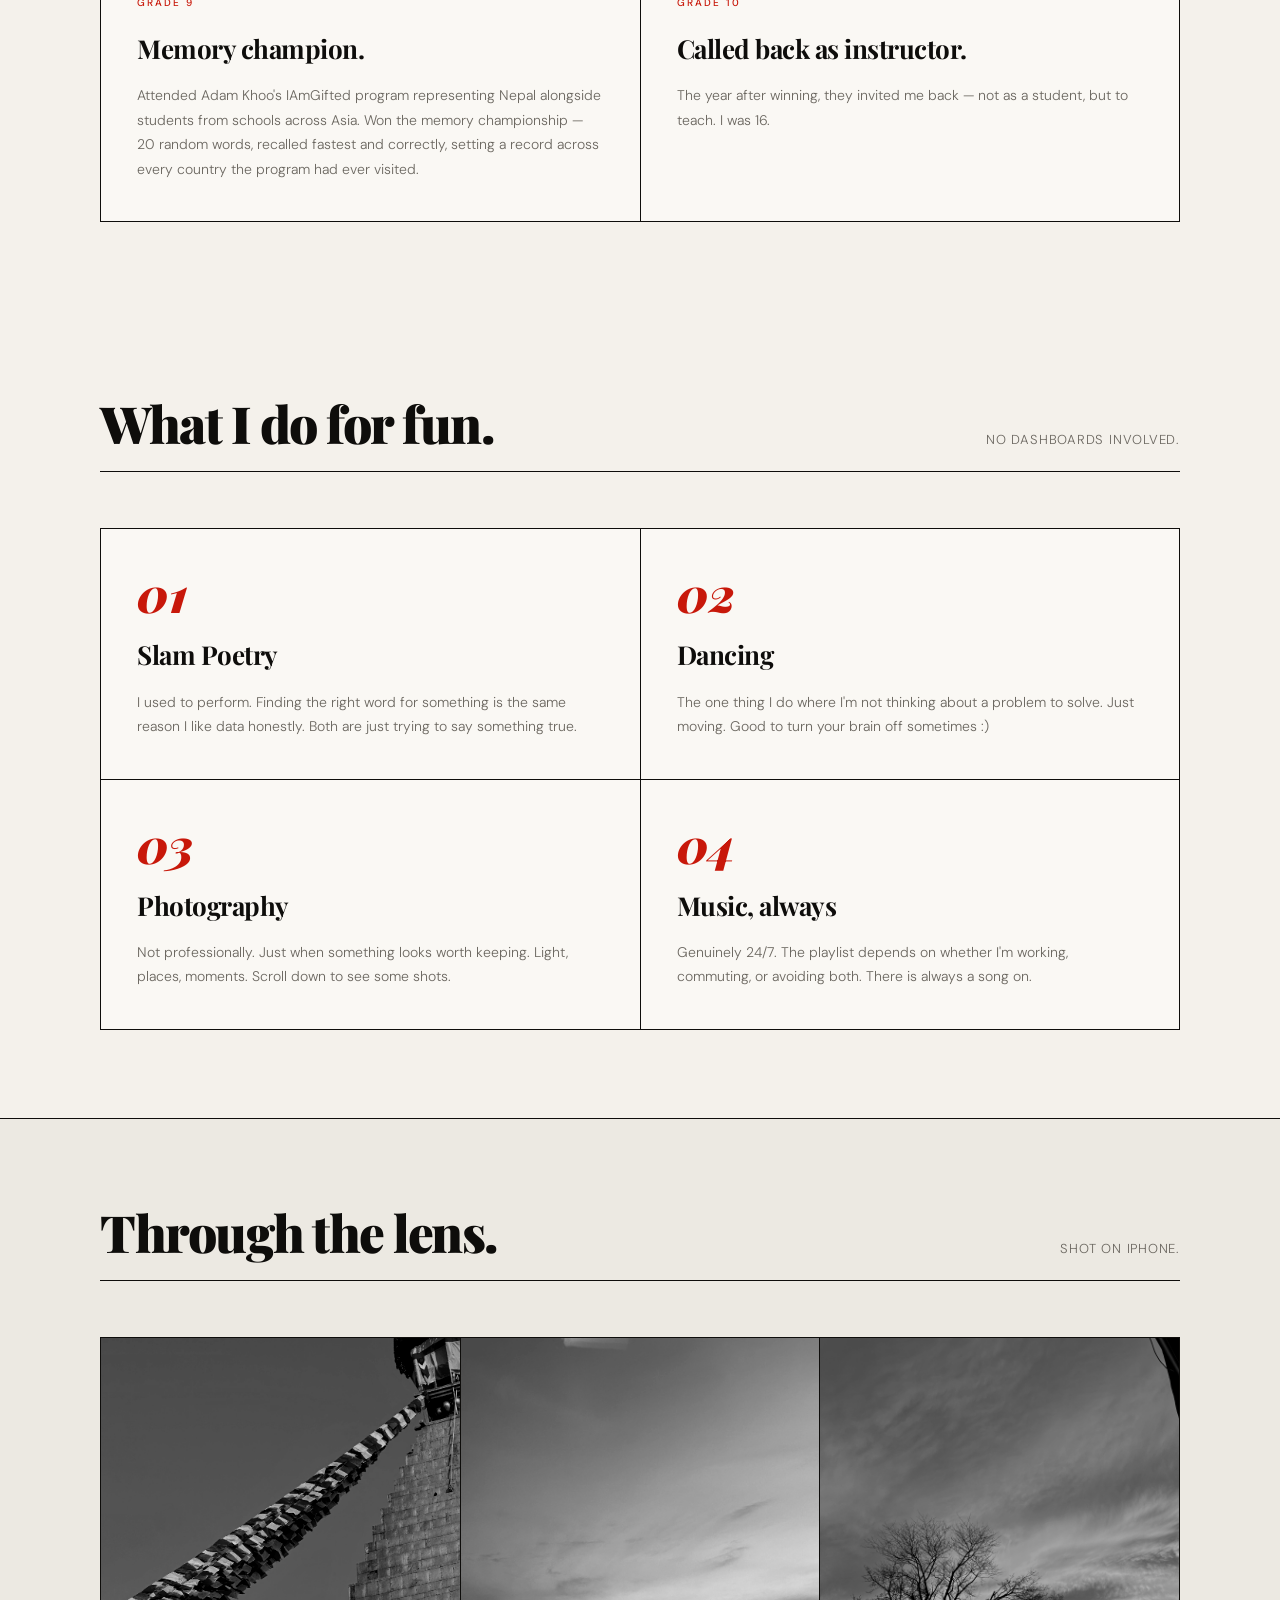
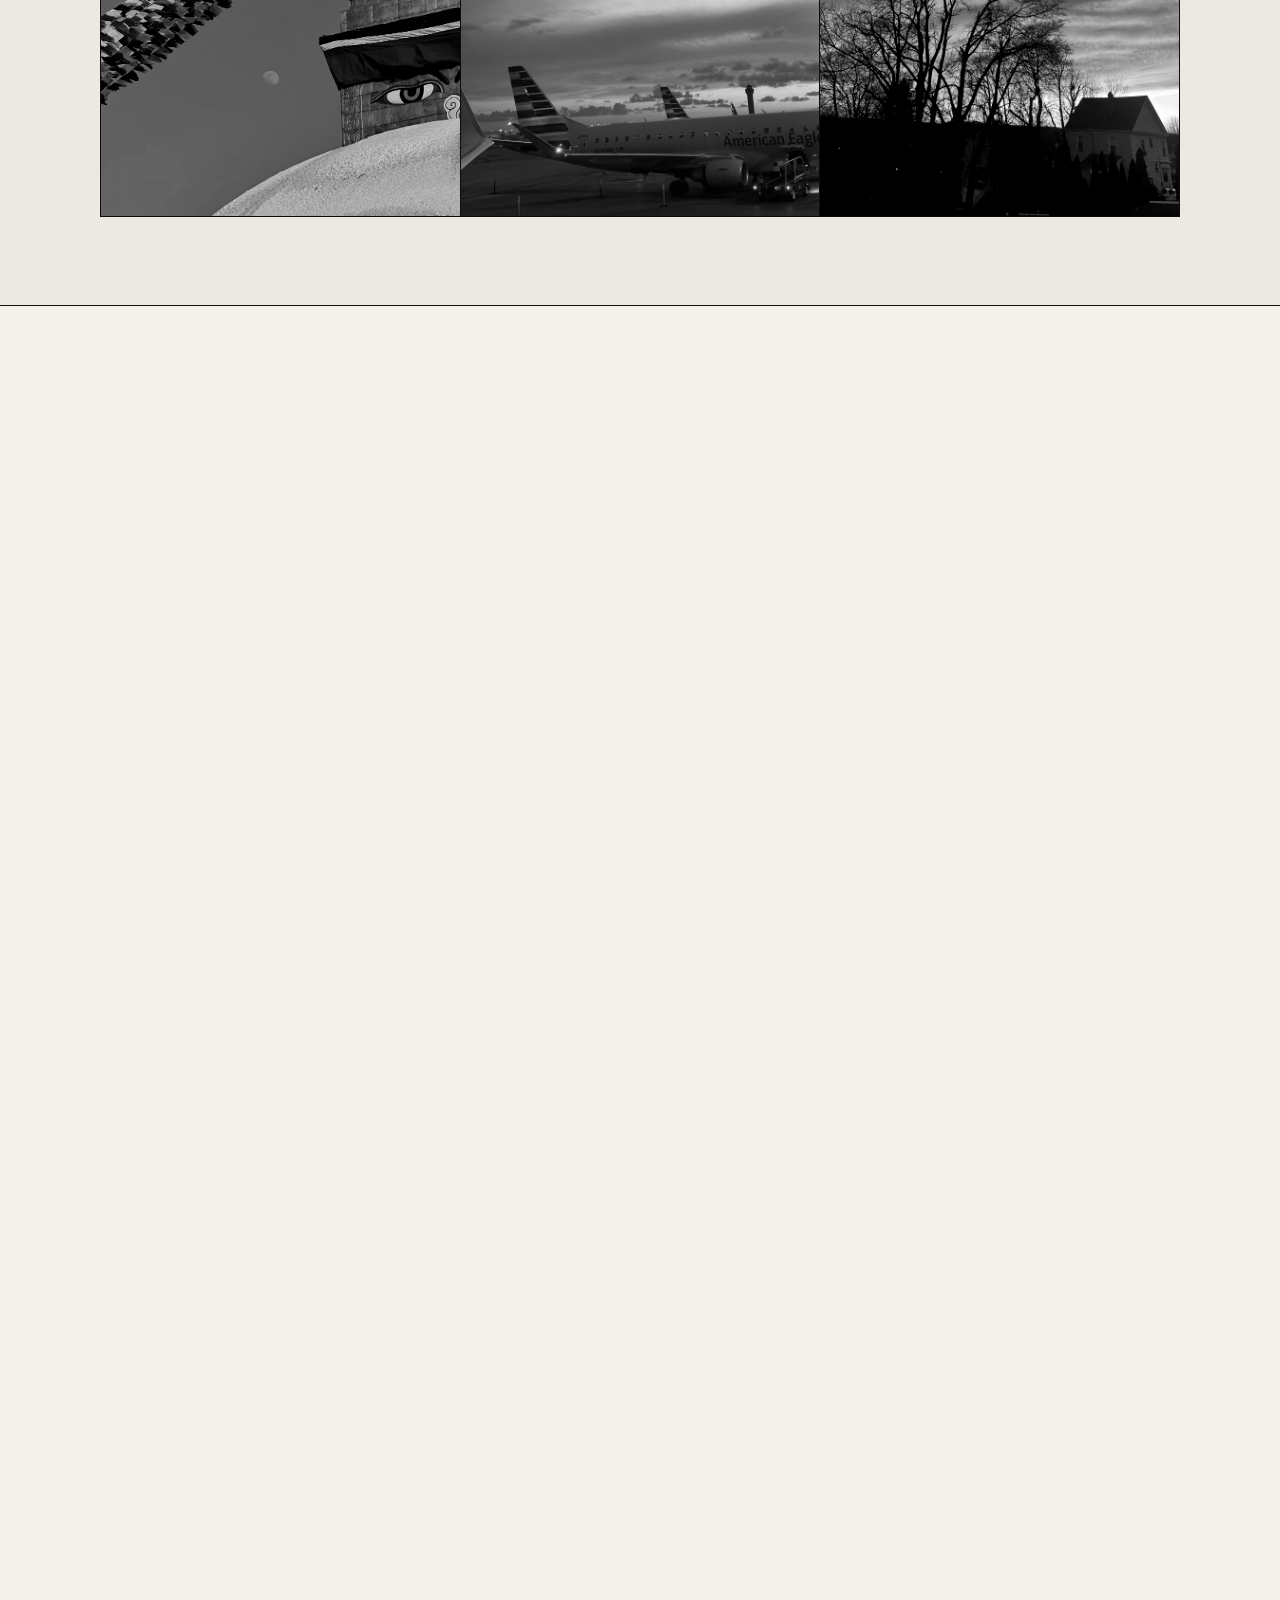
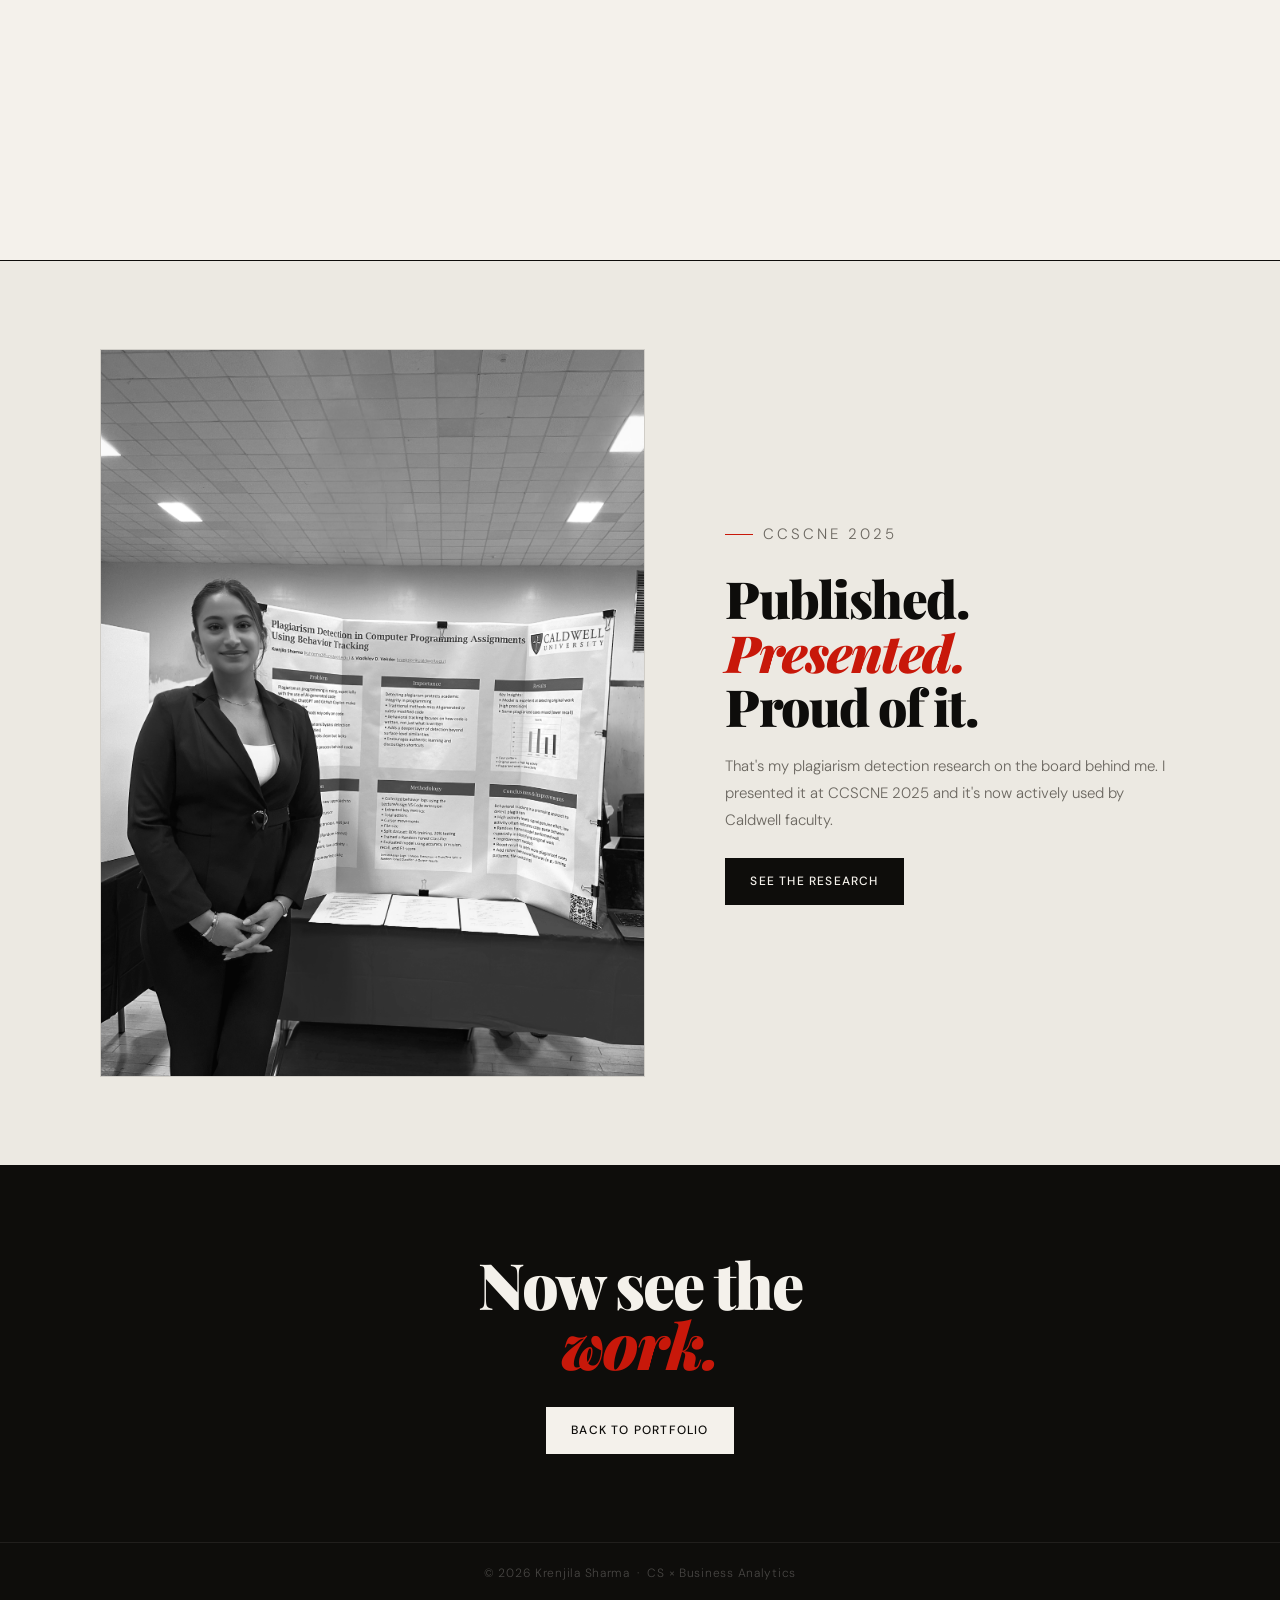
==== commit 3662100b: "Update age reference in modeling experience paragraph" ====
--- a/life.html
+++ b/life.html
@@ -258,7 +258,7 @@
       <div class="origin-item reveal">
         <span class="origin-age">Age 8</span>
         <h3>First paycheck.</h3>
-        <p>Started modeling at 8. Runways, TV ads, the works. I've been making my own money and showing up professionally since before most kids had homework.</p>
+        <p>Started modeling at 8. Runways, TV ads, the works. I've been making my own money and showing up professionally since before middle school.</p>
       </div>
 
       <div class="origin-item reveal">
